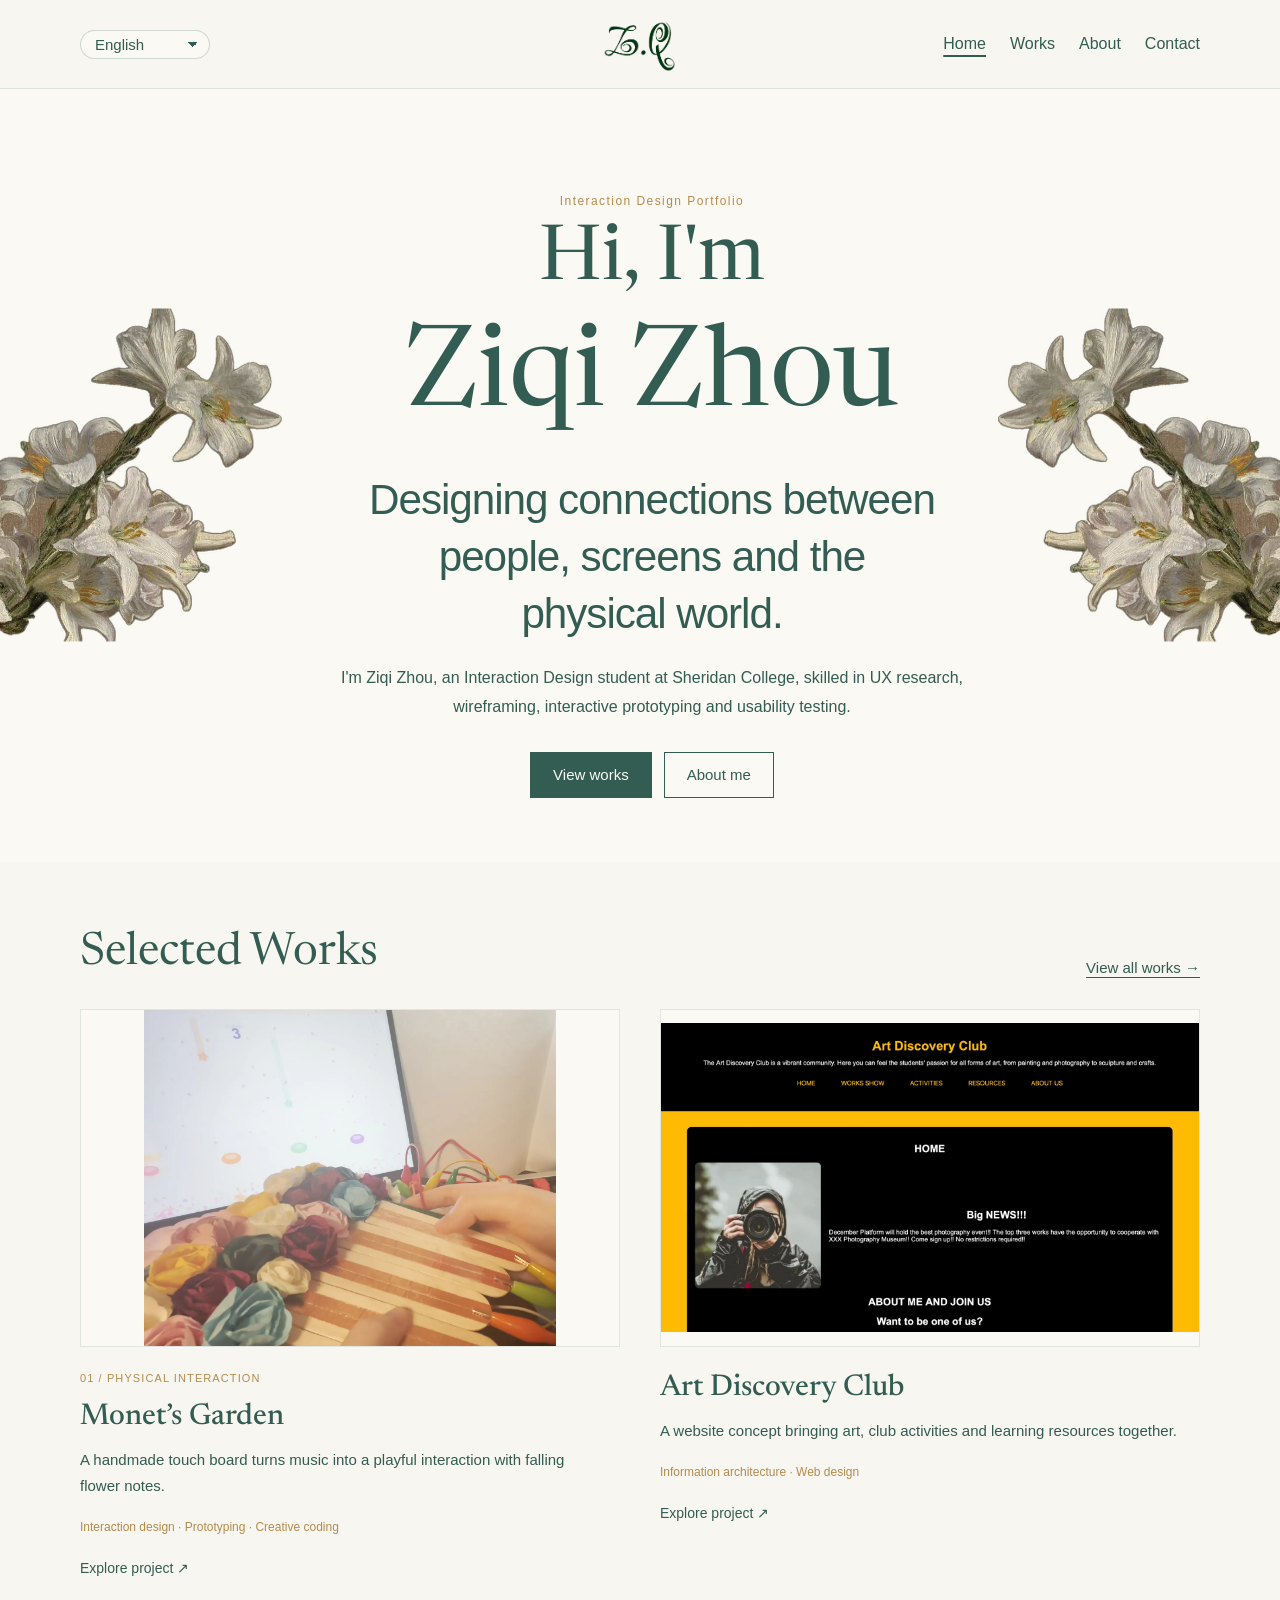
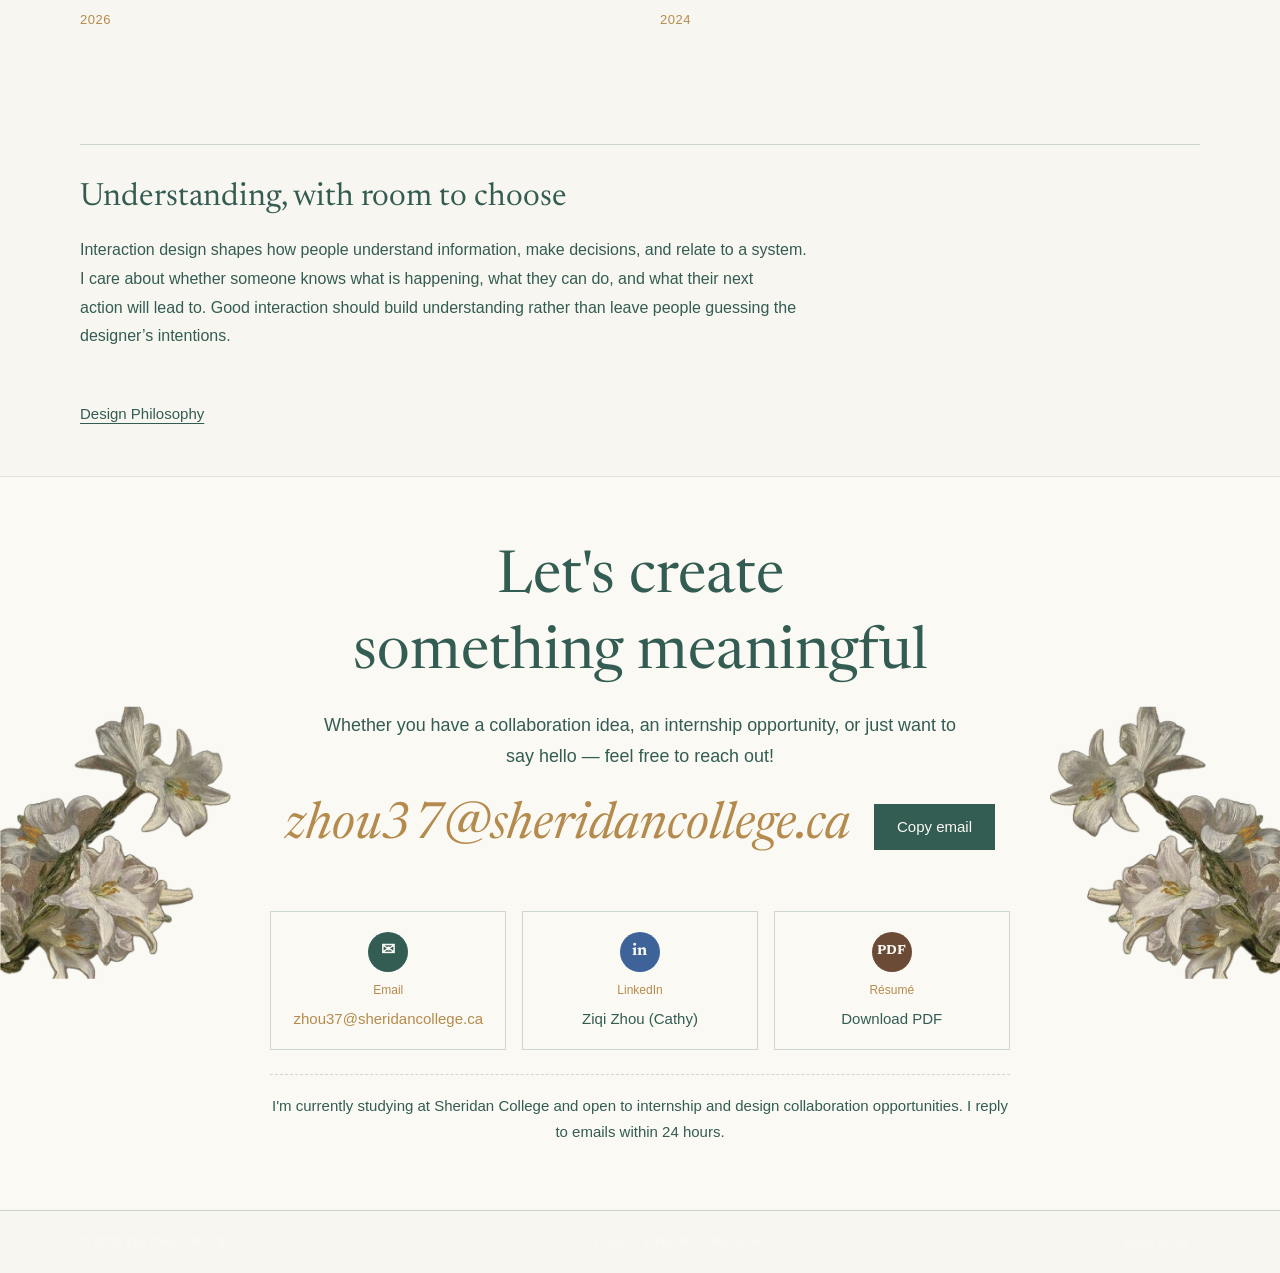
==== index.html @ 7dfda169 "Upload latest Ziqi Zhou interaction design portfolio" ====
<!DOCTYPE html><html lang="en"><head>
<meta charset="utf-8">
<meta name="viewport" content="width=device-width, initial-scale=1, viewport-fit=cover">
<title>Ziqi Zhou · Cathy · Portfolio</title>
<link rel="icon" href="favicon-zq-v4.ico" sizes="any">
<link rel="icon" type="image/png" sizes="32x32" href="favicon-zq-32-v4.png">
<link rel="apple-touch-icon" sizes="180x180" href="favicon-zq-180-v4.png">
<meta name="description" content="Ziqi Zhou (Cathy) · Interaction Design · Sheridan College">
<link rel="preconnect" href="https://fonts.googleapis.com">
<link rel="preconnect" href="https://fonts.gstatic.com" crossorigin="">
<link rel="stylesheet" href="https://fonts.googleapis.com/css2?family=IM+Fell+English:ital@0;1&amp;family=Newsreader:ital,opsz,wght@0,6..72,200..800;1,6..72,200..800&amp;family=Noto+Serif+SC:wght@400;600;700&amp;display=swap">
<link rel="stylesheet" href="css/style.css?v=20261019-course-metadata">
<link rel="stylesheet" href="css/refinement.css?v=20261019-course-metadata">
<link rel="stylesheet" href="css/reference-layout.css?v=20261019-course-metadata">
<link rel="stylesheet" href="css/professional.css?v=20261019-course-metadata">
</head>
<body>

<a class="skip" href="#main" data-i18n="skip">Skip to content</a>

<header class="nav">
  <div class="wrap nav__inner">
    <a class="nav__mark" href="#home" id="monogram" aria-label="Cathy — Home"><img class="brand-logo" src="images/cathy-zq-logo-v3.png" alt="Z.Q — Cathy"></a>
    <nav class="nav__links" aria-label="Main">
      <a href="#home" data-page="home" data-i18n="navHome">Home</a>
      <a href="#works" data-page="works" data-i18n="navWorks">Works</a>
      <a href="#about" data-page="about" data-i18n="navAbout">About</a>
      <a href="#contact" data-page="contact" data-i18n="navContact">Contact</a>
    </nav>
    <div class="nav__right">
    
    <label class="lang">
      <span class="sr" data-i18n="language">Language</span>
      <select id="langSelect">
        <option value="zh">Simplified Chinese</option>
        <option value="zht">Traditional Chinese</option>
        <option value="en">English</option>
        <option value="ja">Japanese</option>
        <option value="fr">French</option>
        <option value="ko">Korean</option>
      </select>
    </label>
    </div>
  </div>
</header>

<main id="main" tabindex="-1">
<div class="page" data-page="visual-course" hidden><div class="wrap" id="visualCourseContent"></div></div>

  <div class="page" data-page="home">
    <section class="hero">
      <div class="hero__decor" aria-hidden="true">
        <img class="deco deco--lilies-l" src="images/bg/lilies-paint.webp" alt="" width="520" height="615">
        <img class="deco deco--lilies-r" src="images/bg/lilies-paint.webp" alt="" width="520" height="615">
        
      </div>
      <div class="wrap hero__grid">
        <div class="hero__card paper-card"><div class="hero-copy">
          
          <p class="eyebrow" id="heroTag"></p>
          <h1 class="hero__name" id="heroName"><span class="hero-greeting">Hi, I'm</span><span class="hero-person-name">Ziqi Zhou</span></h1>
          <p class="hero__tagline" id="heroTagline"></p>
          <p class="hero__intro" id="heroBio"></p>
          <div class="hero__cta">
            <a class="btn btn--ink" href="#works" data-i18n="ctaWorks">View works</a>
            <a class="btn btn--line" href="#about" data-i18n="ctaAbout">About me</a>
          </div>
        </div><figure class="hero-photo"><div class="hero-photo-slot"><span class="hero-photo-label">Photo</span></div><figcaption class="hero-photo-caption">Ziqi Zhou · Cathy</figcaption></figure></div>

      </div>
    </section>
    <div class="lace-divider" aria-hidden="true"></div>

    <section class="section" aria-labelledby="homeWorksTitle">
      <div class="wrap">
        <div class="section__head">
          <div>
            
            <h2 class="section__title" id="homeWorksTitle" data-i18n="worksTitle">Selected Works</h2>
          </div>
          <a class="more-link" href="#works" data-i18n="viewAll">View all works →</a>
        </div>
        <div class="works" id="homeGrid"></div>
      </div>
    </section>
    <div class="lace-divider" aria-hidden="true"></div>

    <section class="section home-philosophy"><div class="wrap"><div class="paper-box js-home-philosophy"></div><a class="more-link" href="#philosophy" data-i18n="philosophyTitle">Design Philosophy</a></div></section>
    
    <section class="section" aria-labelledby="homeAboutTitle">
      <div class="wrap">
        <div class="section__head">
          <div>
            
            <h2 class="section__title js-about-heading" id="homeAboutTitle"></h2>
          </div>
          <a class="more-link" href="#about" data-i18n="aboutMore">About &amp; résumé →</a>
        </div>
        <div class="about">
          <div class="paper-box about__text">
            <div class="js-about-paras"></div>
            <ul class="chips js-about-chips"></ul>
          </div>
          
        </div>
      </div>
    </section>

    <section class="contact">
      <img class="contact__lilies contact__lilies--l" src="images/bg/lilies-paint.webp" alt="" aria-hidden="true" width="520" height="615">
      <img class="contact__lilies contact__lilies--r" src="images/bg/lilies-paint.webp" alt="" aria-hidden="true" width="520" height="615">
      
      <div class="wrap">
        <div class="letter">
          <span class="seal js-seal" aria-hidden="true">C</span>
          
          <h2 class="letter__title js-contact-heading"></h2>
          <p class="letter__sub js-contact-sub"></p>
          <div class="letter__row">
            <span class="letter__email js-email"></span>
            <button class="btn btn--ink js-copy" type="button" data-i18n="copy">Copy email</button>
          </div>
          <p class="toast js-toast" role="status" aria-live="polite"></p>
          <ul class="contact-cards js-contact-cards"></ul>
          <p class="letter__note js-contact-note"></p>
        </div>
      </div>
    </section>
  </div>

  <div class="page" data-page="works" hidden="">
    <header class="page-head"><img class="ornament-flower ornament-flower--left" src="images/bg/lilies-paint.webp" alt="" aria-hidden="true"><img class="ornament-flower ornament-flower--right" src="images/bg/lilies-paint.webp" alt="" aria-hidden="true">

      <div class="wrap"><div class="page-head__card">
        
        <h1 class="section__title" data-i18n="worksTitle" tabindex="-1">Selected Works</h1>
        <p class="page-head__lead" data-i18n="worksLead">Each project documents the journey from problem to outcome. Select a card to read the full case study.</p>
      </div></div>
    </header>
    <section class="section section--tight" aria-label="Works">
      <div class="wrap">
        
        <div class="filters" id="filters" role="tablist"></div>
        <div class="works" id="worksGrid"></div>
      </div>
    </section>
  </div>

  <div class="page" data-page="about" hidden="">
    <header class="page-head about-intro-head"><img class="ornament-flower ornament-flower--left" src="images/bg/lilies-paint.webp" alt="" aria-hidden="true"><img class="ornament-flower ornament-flower--right" src="images/bg/lilies-paint.webp" alt="" aria-hidden="true">
      <div class="wrap"><div class="page-head__card about-intro-layout">
        <div class="about-intro-copy">
          <h1 class="section__title js-about-heading" tabindex="-1"></h1>
          <div class="js-about-paras"></div>
          <ul class="chips js-about-chips"></ul>
          <nav class="page-head__jump" aria-label="On this page">
            <a href="#philosophy" data-i18n="philosophyTitle">Design Philosophy</a>
            <a href="#resume" data-i18n="resumeTitle">Education &amp; Experience</a>
          </nav>
        </div>
        <div class="about-photo-gallery" role="region" aria-label="Personal photos" aria-roledescription="carousel" tabindex="0">
          <div class="portrait-card-stack" id="portraitCardStack"><figure class="portrait-card" data-photo="0" data-slot="0"><img src="images/portraits/portrait-1.jpg" alt="Personal photo 1 of 3"></figure><figure class="portrait-card" data-photo="1" data-slot="1" aria-hidden="true"><img src="images/portraits/portrait-2.jpg" alt="Personal photo 2 of 3"></figure><figure class="portrait-card" data-photo="2" data-slot="2" aria-hidden="true"><img src="images/portraits/portrait-3.jpg" alt="Personal photo 3 of 3"></figure></div>
          <div class="about-photo-controls"><button type="button" id="aboutPhotoPrev" aria-label="Previous photo" aria-controls="portraitCardStack">&lt;</button><span id="aboutPhotoCount" role="status" aria-live="polite">1 / 3</span><button type="button" id="aboutPhotoNext" aria-label="Next photo" aria-controls="portraitCardStack">&gt;</button></div>
        </div>
      </div></div>
    </header>
    <div class="ivy-divider" aria-hidden="true"></div>

    <section class="section" id="philosophy" aria-labelledby="philosophyTitle">
      <div class="wrap">
        <div class="philosophy">
          <div class="philosophy__head">
            
            <h2 class="section__title section__title--gap" id="philosophyTitle" data-i18n="philosophyTitle">Design Philosophy</h2>
          </div>
          <div class="paper-box philosophy__body">
            <p class="philosophy__lead js-phil-lead"></p>
            <ol class="principles js-principles"></ol>
          </div>
        </div>
      </div>
    </section>

    <div class="ivy-divider" aria-hidden="true"></div>

    <section class="section" id="resume" aria-labelledby="aboutResumeTitle">
      <div class="wrap">
        <div class="section__head">
          <div>
            
            <h2 class="section__title" id="aboutResumeTitle" data-i18n="resumeTitle">Education &amp; Experience</h2>
          </div>
          <a class="btn btn--ink resume-link" href="#" target="_blank" rel="noopener" data-i18n="resumeDownload">Résumé PDF</a>
        </div>
        <div class="resume">
          <div class="ledger">
            <h3 class="subhead" data-i18n="education">Education</h3>
            <ol class="timeline js-edu"></ol>
            <h3 class="subhead subhead--gap" data-i18n="experience">Experience &amp; Leadership</h3>
            <ol class="timeline js-exp"></ol>
          </div>
        </div>
      </div>
    </section>
  </div>

  <div class="page" data-page="contact" hidden="">
    <section class="contact">
      <img class="contact__lilies contact__lilies--l" src="images/bg/lilies-paint.webp" alt="" aria-hidden="true" width="520" height="615">
      <img class="contact__lilies contact__lilies--r" src="images/bg/lilies-paint.webp" alt="" aria-hidden="true" width="520" height="615">
      
      <div class="wrap">
        <div class="letter">
          <span class="seal js-seal" aria-hidden="true">C</span>
          
          <h1 class="letter__title js-contact-heading" tabindex="-1"></h1>
          <p class="letter__sub js-contact-sub"></p>
          <div class="letter__row">
            <span class="letter__email js-email"></span>
            <button class="btn btn--ink js-copy" type="button" data-i18n="copy">Copy email</button>
          </div>
          <p class="toast js-toast" role="status" aria-live="polite"></p>
          <ul class="contact-cards js-contact-cards"></ul>
          <p class="letter__note js-contact-note"></p>
        </div>
      </div>
    </section>
  </div>

  <article class="page case" data-page="case" id="case" hidden="">
    <div class="wrap">
      <a class="case__back" href="#works" data-i18n="allWorks">← All works</a>

      <header class="case__head">
        <p class="type case__eyebrow" id="caseEyebrow"></p>
        <h1 class="case__title" id="caseTitle" tabindex="-1"></h1>
        <p class="case__en" id="caseSub"></p>
        <p class="case__summary" id="caseSummary"></p>
        <ul class="case__tags" id="caseTags"></ul>
        <div class="case__actions" id="caseActions"></div>
      </header>

      <figure class="case__hero" id="caseHero"></figure>

      <dl class="glance" id="caseGlance"></dl>

      <div class="case__body">
        <nav class="case__toc" aria-label="On this page"><p data-i18n="onThisPage">On this page</p><ol id="caseToc"></ol></nav>
        <div class="case__content" id="caseContent"></div>
      </div>

      <nav class="case__pager" id="casePager" aria-label="More work"></nav>
    </div>
  </article>
<article class="page course-page" data-page="course" hidden=""><div class="wrap" id="courseContent"></div></article>
</main>

<footer class="footer">
  <div class="wrap footer__inner">
    <span id="footName">© Ziqi Zhou</span>
    <span id="footLinks" class="footer__links"></span>
    <button type="button" class="footer__top" id="toTop" data-i18n="backTop">Back to top ↑</button>
  </div>
</footer>

<div class="lightbox" id="lightbox" hidden="">
  <button class="lightbox__btn lightbox__close" type="button" id="lbClose" aria-label="Close">×</button>
  <button class="lightbox__btn lightbox__prev" type="button" id="lbPrev" aria-label="Previous">‹</button>
  <img id="lbImg" alt="">
  <button class="lightbox__btn lightbox__next" type="button" id="lbNext" aria-label="Next">›</button>
  <p class="lightbox__count type" id="lbCount"></p>
</div>

<div class="pdf-full" id="pdfFull" hidden="">
  <div class="pdf-full__bar">
    <span class="type" id="pdfFullLabel"></span>
    <button class="lightbox__btn" type="button" id="pdfFullClose" aria-label="Close">×</button>
  </div>
  <iframe id="pdfFullFrame" title="PDF"></iframe>
</div>

<script src="js/data.js?v=20261019-course-metadata"></script>
<script src="js/vdc-data.js?v=20261019-course-metadata"></script>
<script src="js/flora.js?v=20261019-course-metadata"></script>
<script src="js/diagrams.js?v=20261019-course-metadata"></script>
<script src="js/art-data.js?v=20261019-course-metadata"></script>
<script src="js/main.js?v=20261019-course-metadata"></script>

<script src="js/portrait-gallery.js?v=2"></script>
</body></html>
---- css/style.css ----
:root {
  color-scheme: light;
  --cream: #F5EEE1;       
  --paper: #FBF7EE;       
  --paper-2: #EFE4CF;     
  --kraft: #D6BC93;       
  --ink: #3A2C24;         
  --ink-soft: #6E5B4E;    
  --rose: #A84F5C;        
  --wine: #8E2B3C;        
  --sage: #7E9474;        
  --sage-deep: #4F6B45;
  --blue: #3E6399;        
  --gold: #C99A3E;
  --line: rgba(58, 44, 36, .22);
  --line-soft: rgba(58, 44, 36, .12);
  --shadow: 0 1px 2px rgba(70, 45, 20, .12), 0 6px 18px -8px rgba(70, 45, 20, .35);

  --f-display: "IM Fell English", "EB Garamond", Georgia, serif;
  --f-cn: "Noto Serif SC", "Songti SC", "STSong", serif;
  
  --f-body: "Newsreader", "Noto Serif SC", "Songti SC", Georgia, serif;
  --w-body: 400;          
  --w-cn-head: 800;       
  --f-type: "Special Elite", "Courier New", monospace;
  --f-script: "Mrs Saint Delafield", "Homemade Apple", cursive;

  --grain: url("data:image/svg+xml;utf8,<svg xmlns='http://www.w3.org/2000/svg' width='240' height='240'><filter id='n'><feTurbulence type='fractalNoise' baseFrequency='.85' numOctaves='3' stitchTiles='stitch'/><feColorMatrix values='0 0 0 0 .42  0 0 0 0 .30  0 0 0 0 .16  0 0 0 .10 0'/></filter><rect width='100%' height='100%' filter='url(%23n)'/></svg>");

  --gutter: clamp(16px, 4vw, 56px);
  
  --bg-page: url("../images/bg/damask.webp");       
  --bg-hero: url("../images/bg/damask.webp");       
  --bg-plaid: url("../images/bg/tartan.webp");      
  --bg-check: url("../images/bg/plaid.webp");       
  --bg-lilies: none;  
  --bg-knit: none;  
  --bg-linen: url("../images/bg/linen.webp");      
  --lace-trim: none;  
  --lace-white: url("../images/bg/lace-white.webp");
  --lace-denim: none;  
  --veil: rgba(245, 238, 225, .62);                 
  --lace-band: none;  
}

*, *::before, *::after { box-sizing: border-box; }
h1, h2, h3 { text-wrap: balance; }
p, li, figcaption, blockquote { text-wrap: pretty; }
.section__title, .case__title, .letter__title { font-weight: var(--w-cn-head); }
html { scroll-behavior: smooth; scroll-padding-top: 80px; }
body {
  margin: 0;
  background: linear-gradient(var(--veil), var(--veil)), var(--bg-page) 0 0 / 520px, var(--cream);
  color: var(--ink);
  font-family: var(--f-body);
  font-size: clamp(17px, 0.3vw + 16px, 19px);
  font-weight: var(--w-body);
  font-optical-sizing: auto;
  line-height: 1.7;
  text-rendering: optimizeLegibility;
  -webkit-font-smoothing: antialiased;
}
img { max-width: 100%; display: block; }
a { color: inherit; }
button { font: inherit; color: inherit; }
:focus-visible { outline: 2px solid var(--wine); outline-offset: 3px; }
.type { font-family: var(--f-type); font-variant-numeric: tabular-nums; }
.wrap { max-width: 1440px; margin-inline: auto; padding-inline: var(--gutter); }

.skip { position: absolute; left: -9999px; }
.skip:focus { left: 16px; top: 16px; z-index: 100; background: var(--ink); color: var(--paper); padding: 8px 12px; }

.tape {
  position: absolute; width: 110px; height: 26px; z-index: 2;
  background: repeating-linear-gradient(90deg, rgba(255,255,255,.35) 0 4px, transparent 4px 10px), rgba(201, 112, 122, .5);
  clip-path: polygon(3% 0, 97% 4%, 100% 50%, 96% 100%, 2% 96%, 0 50%);
}
.tape--tl { top: -12px; left: 24px; transform: rotate(-4deg); }
.tape--top { top: -13px; left: 50%; transform: translateX(-50%) rotate(2deg); background-color: rgba(126, 148, 116, .55); }

.ticker {
  overflow: hidden; white-space: nowrap;
  background: var(--sage-deep); color: var(--paper);
  font-family: var(--f-type); font-size: 13px; letter-spacing: .06em;
  padding-block: 6px;
}
.ticker__track { display: inline-flex; gap: 40px; padding-left: 40px; animation: tick 70s linear infinite; }
.ticker__track span::before { content: "❀"; margin-right: 12px; color: #F2C6B8; }
@keyframes tick { to { transform: translateX(-50%); } }

.nav {
  position: sticky; top: env(safe-area-inset-top, 0px); z-index: 20;
  background: var(--grain), rgba(245, 238, 225, .94);
  backdrop-filter: blur(8px);
  border-bottom: 3px double var(--line);
}
.nav__inner { display: flex; align-items: center; gap: 24px; height: 62px; }
.nav__mark { white-space: nowrap; font-family: var(--f-display); font-style: italic; font-size: 28px; text-decoration: none; color: var(--wine); }
.nav__links { display: flex; gap: 28px; margin-left: auto; }
.nav__links a { text-decoration: none; font-family: var(--f-cn); font-size: 15px; letter-spacing: .14em; color: var(--ink-soft); transition: color .2s; }
.nav__links a:hover { color: var(--wine); }
.nav__links a[aria-current="page"] { color: var(--wine); text-decoration: underline; text-decoration-thickness: 1.5px; text-underline-offset: 6px; }
.nav__clock { font-family: var(--f-type); font-size: 13px; color: var(--ink-soft); }

.btn {
  display: inline-flex; align-items: center; justify-content: center; gap: 8px;
  min-height: 46px; padding: 0 22px;
  font-family: var(--f-cn); font-size: 15px; letter-spacing: .14em; text-decoration: none;
  border: 1px solid var(--ink); cursor: pointer; transition: background .2s, color .2s;
}
.btn--ink { background: var(--ink); color: var(--paper); }
.btn--ink:hover { background: var(--wine); border-color: var(--wine); }
.btn--line { background: transparent; color: var(--ink); }
.btn--line:hover { background: rgba(201, 112, 122, .16); }

.hero { position: relative; overflow: hidden; border-bottom: 1px solid var(--line); background: var(--paper-2); }
.hero__scene { position: absolute; inset: 0; width: 100%; height: 100%; }
.hero__grid {
  position: relative; z-index: 1;
  display: grid; grid-template-columns: minmax(0, 7fr) minmax(0, 4fr);
  gap: clamp(28px, 5vw, 72px); align-items: center;
  padding-block: clamp(56px, 8vw, 120px);
}
.paper-card {
  position: relative;
  background: var(--grain), var(--paper);
  box-shadow: var(--shadow);
  padding: clamp(28px, 4vw, 56px);
  clip-path: polygon(0 1%, 4% 0, 12% .8%, 22% 0, 35% .6%, 48% 0, 60% .9%, 72% 0, 85% .7%, 100% 0, 99.4% 20%, 100% 45%, 99.3% 70%, 100% 100%, 88% 99.2%, 74% 100%, 60% 99.3%, 45% 100%, 30% 99.1%, 15% 100%, 0 99.4%, .6% 70%, 0 40%, .5% 15%);
}
.hero__card { max-width: 760px; }
.hero__card .tape--tl { top: 10px; }
.eyebrow { margin: 0 0 8px; font-family: var(--f-type); font-size: 14px; letter-spacing: .12em; color: var(--sage-deep); }
.hero__name {
  margin: 0; font-family: var(--f-display); font-weight: 400;
  font-size: clamp(56px, 9vw, 150px); line-height: .92; letter-spacing: -.02em;
  display: flex; flex-direction: column;
}
.hero__name span:last-child { font-style: italic; color: var(--wine); padding-left: .5em; }
.hero__script {
  margin: -.35em 0 0; text-align: right;
  font-family: var(--f-script); font-size: clamp(48px, 6vw, 92px); line-height: 1; color: var(--rose);
  transform: rotate(-6deg);
}
.hero__tagline { margin: 14px 0 0; font-family: var(--f-display); font-style: italic; font-size: clamp(22px, 2.2vw, 30px); color: var(--wine); }
.hero__intro { max-width: 32em; margin: 16px 0 28px; font-size: clamp(17px, 1.4vw, 20px); }
.hero__cta { display: flex; flex-wrap: wrap; gap: 12px; }

.index-card {
  position: relative;
  background: var(--paper);                 
  box-shadow: var(--shadow);
  padding: 24px 26px 22px;
}
.index-card__head {
  display: flex; justify-content: space-between; align-items: baseline;
  padding-bottom: 8px; margin-bottom: 4px;
  font-family: var(--f-cn); font-weight: 900; font-size: 20px; letter-spacing: .3em; color: var(--wine);
}
.index-card__head .type { font-size: 12px; font-weight: 400; letter-spacing: .16em; color: var(--ink-soft); }
.index-card__list { list-style: none; margin: 0; padding: 0; }
.index-card__list a {
  display: grid; grid-template-columns: 34px 1fr auto 28px; align-items: baseline; gap: 10px;
  padding-block: 9px; text-decoration: none; transition: color .2s, transform .2s;
}
.index-card__list a:hover { color: var(--wine); transform: translateX(4px); }
.index-card__list b { font-family: var(--f-display); font-weight: 400; color: var(--wine); font-size: 18px; }
.index-card__list span { font-family: var(--f-cn); font-weight: 700; font-size: 19px; letter-spacing: .14em; }
.index-card__list em { font-family: var(--f-display); font-size: 19px; color: var(--ink-soft); }
.index-card__list i { font-style: normal; text-align: right; font-family: var(--f-type); font-size: 14px; color: var(--blue); }
.index-card__facts { display: grid; grid-template-columns: repeat(3, 1fr); gap: 10px; margin: 16px 0 0; padding-top: 12px; border-top: 1px dashed var(--line); }
.index-card__facts div { display: flex; flex-direction: column; }
.index-card__facts dt { font-family: var(--f-type); font-size: 12px; color: var(--ink-soft); }
.index-card__facts dd { margin: 0; font-family: "Homemade Apple", var(--f-script); font-size: 17px; line-height: 1.6; color: var(--blue); }

.garland { display: block; width: 100%; height: 96px; }

.section { padding-block: clamp(40px, 6vw, 88px); }
.section__head {
  display: flex; flex-wrap: wrap; justify-content: space-between; align-items: flex-end; gap: 24px;
  margin-bottom: clamp(24px, 3.5vw, 44px);
}
.section__script {
  margin: 0 0 -.3em; font-family: var(--f-script); font-size: clamp(40px, 4.4vw, 64px);
  line-height: 1; color: var(--rose); transform: rotate(-4deg); transform-origin: left bottom;
}
.section__title {
  margin: 0; font-family: var(--f-cn); font-weight: 900;
  font-size: clamp(36px, 4.8vw, 60px); line-height: 1.15; letter-spacing: .08em; text-wrap: balance;
}

.filters { display: flex; flex-wrap: wrap; gap: 8px; }
.filter {
  background: var(--paper); border: 1px solid var(--line); color: var(--ink-soft);
  padding: 7px 16px; font-family: var(--f-cn); font-size: 14px; letter-spacing: .12em; cursor: pointer;
  border-radius: 999px; transition: all .2s;
}
.filter:hover:not(:disabled) { color: var(--wine); border-color: var(--rose); }
.filter:disabled { opacity: .45; cursor: default; }
.filter[aria-selected="true"] { background: var(--wine); color: var(--paper); border-color: var(--wine); }
.filter sup { font-family: var(--f-type); font-size: 10px; margin-left: 3px; }

.works {
  display: grid;
  grid-template-columns: repeat(12, minmax(0, 1fr));
  grid-auto-rows: auto;
  align-items: stretch;
  gap: clamp(12px, 1.4vw, 20px);
}
.tile {
  position: relative; display: flex; flex-direction: column; min-width: 0;
  background: var(--paper); border: 1px solid var(--line);
  box-shadow: var(--shadow);
  cursor: pointer; text-align: left; padding: 8px; overflow: hidden;
  transition: transform .3s, box-shadow .3s;
  animation: rise .5s both;
}
@keyframes rise { from { transform: translateY(10px); opacity: .4; } to { transform: none; opacity: 1; } }
.tile:hover { transform: translateY(-3px) rotate(-.3deg); box-shadow: 0 2px 4px rgba(70,45,20,.12), 0 16px 30px -12px rgba(70,45,20,.45); }
.tile__media { position: relative; flex: 1; min-height: clamp(240px, 24vw, 360px); overflow: hidden; background: var(--paper-2); }
.tile__media canvas, .tile__media img {
  position: absolute; inset: 0; width: 100%; height: 100%; object-fit: cover;
  transition: transform .8s cubic-bezier(.2,.7,.2,1);
}
.tile:hover .tile__media canvas, .tile:hover .tile__media img { transform: scale(1.04); }
.tile__no {
  position: absolute; top: 12px; left: 12px; z-index: 1;
  font-family: var(--f-type); font-size: 12px;
  background: var(--kraft); color: var(--ink); padding: 3px 10px 3px 16px;
  clip-path: polygon(10px 0, 100% 0, 100% 100%, 10px 100%, 0 50%);
  box-shadow: var(--shadow);
}

.tile__cap {
  display: grid; grid-template-columns: minmax(0, 1fr) auto; gap: 0 16px; align-items: baseline;
  padding: 12px 8px 4px;
}
.tile__title { margin: 0; font-family: var(--f-cn); font-weight: 700; font-size: clamp(18px, 1.4vw, 21px); line-height: 1.35; letter-spacing: .08em; white-space: nowrap; overflow: hidden; text-overflow: ellipsis; }
.tile__year { font-family: var(--f-type); font-size: 12px; white-space: nowrap; color: var(--ink-soft); }
.tile__intro { grid-column: 1 / -1; margin: 10px 0 0; font-size: 16px; line-height: 1.6; color: var(--ink); max-width: 60ch; text-wrap: pretty; }
.tile__meta { grid-column: 1 / -1; font-family: var(--f-display); font-style: italic; font-size: 15px; color: var(--ink-soft); white-space: nowrap; overflow: hidden; text-overflow: ellipsis; }
.tile__meta b { font-family: var(--f-cn); font-style: normal; font-weight: 500; font-size: 12px; color: var(--paper); background: var(--sage-deep); padding: 1px 8px; margin-right: 8px; letter-spacing: .1em; }

.services { list-style: none; margin: 0; padding: 0; display: grid; grid-template-columns: repeat(4, minmax(0, 1fr)); gap: clamp(14px, 2vw, 28px); }
.services li { display: flex; }
.stamp {
  flex: 1; position: relative; padding: 6px; background: var(--paper);
  -webkit-mask: linear-gradient(#000 0 0) content-box, radial-gradient(circle, transparent 3.6px, #000 4.2px) -6px -6px / 12px 12px round;
          mask: linear-gradient(#000 0 0) content-box, radial-gradient(circle, transparent 3.6px, #000 4.2px) -6px -6px / 12px 12px round;
  filter: drop-shadow(0 3px 6px rgba(70,45,20,.25));
  transition: transform .3s;
}
.stamp__in { display: flex; flex-direction: column; height: 100%; padding: 10px 10px 14px; background: var(--grain), var(--paper); }
a.stamp { color: inherit; text-decoration: none; }
.stamp:hover { transform: translateY(-4px); }
.stamp__art { position: relative; aspect-ratio: 4 / 3; max-width: 100%; border: 1px solid var(--line); background: var(--paper-2); }
.stamp__art canvas { position: absolute; inset: 0; width: 100%; height: 100%; }
.stamp__en { margin-top: 12px; font-family: var(--f-display); font-style: italic; font-size: 24px; line-height: 1.1; color: var(--wine); }
.stamp__cn { font-family: var(--f-cn); font-weight: 700; font-size: 17px; letter-spacing: .12em; }
.stamp p { margin: 6px 0 0; font-size: 15px; line-height: 1.55; color: var(--ink-soft); }
.stamp__val { position: absolute; top: 20px; right: 20px; font-family: var(--f-display); font-size: 20px; color: var(--paper); text-shadow: 0 1px 2px rgba(0,0,0,.4); }

.about { display: grid; grid-template-columns: minmax(0, 7fr) minmax(0, 5fr); gap: clamp(28px, 5vw, 72px); align-items: start; }
.ledger {
  background:
    linear-gradient(90deg, transparent 52px, rgba(201, 80, 80, .4) 52px 53px, transparent 53px),
    var(--grain), var(--paper);
  box-shadow: var(--shadow);
  padding: clamp(24px, 3vw, 40px) clamp(20px, 3vw, 40px) clamp(24px, 3vw, 40px) 76px;
}
.timeline { list-style: none; padding: 0; margin: 24px 0 0; }
.timeline li {
  display: grid; grid-template-columns: 150px minmax(0, 1fr); gap: 16px;
  padding-block: 14px; border-bottom: 1px solid rgba(79, 118, 174, .3);
}
.timeline .years { font-family: var(--f-type); font-size: 14px; color: var(--blue); padding-top: 3px; }
.timeline .place { font-family: var(--f-cn); font-size: 18px; font-weight: 700; }
.timeline .role { font-size: 16px; color: var(--ink-soft); font-style: italic; }
.subhead { margin: 0 0 10px; font-family: var(--f-type); font-size: 14px; letter-spacing: .12em; color: var(--ink-soft); font-weight: 400; }
.subhead--gap { margin-top: 36px; }
.timeline .detail { margin: 4px 0 0; font-size: 15px; line-height: 1.6; color: var(--ink-soft); }

.paper-box { position: relative; background: var(--grain), var(--paper); box-shadow: var(--shadow); padding: clamp(24px, 3vw, 40px); }

.chips { list-style: none; margin: 0; padding: 0; display: flex; flex-wrap: wrap; gap: 6px; }
.chips li { font-family: var(--f-type); font-size: 13px; padding: 4px 12px; background: var(--paper-2); border: 1px solid var(--line); }

.about { display: grid; grid-template-columns: minmax(0, 8fr) minmax(0, 4fr); gap: clamp(24px, 4vw, 56px); align-items: start; }
.about__text .section__title { margin-bottom: 18px; }
.about__text .section__title em { font-style: normal; color: var(--wine); }
.about__p { margin: 0 0 14px; max-width: 40em; }
.about__text .chips { margin-top: 22px; }
.photo-frame { position: relative; margin: 0; background: var(--paper); box-shadow: var(--shadow); padding: 14px 14px 0; display: flex; flex-direction: column; }
.photo-frame__img { position: relative; aspect-ratio: 4 / 5; max-width: 100%; background: var(--paper-2); overflow: hidden; }
.photo-frame__img img, .photo-frame__img canvas { position: absolute; inset: 0; width: 100%; height: 100%; object-fit: cover; }
.photo-frame__hint { position: absolute; left: 0; right: 0; bottom: 14px; text-align: center; font-family: var(--f-type); font-size: 13px; color: var(--ink-soft); }
.photo-frame figcaption { padding: 12px 4px 14px; text-align: center; font-family: "Homemade Apple", var(--f-script); font-size: 16px; color: var(--blue); }
.sub-title { margin: clamp(40px, 5vw, 64px) 0 20px; font-family: var(--f-cn); font-weight: 700; font-size: clamp(22px, 2.2vw, 28px); letter-spacing: .1em; }

.resume { display: grid; grid-template-columns: minmax(0, 7fr) minmax(0, 5fr); gap: clamp(24px, 4vw, 56px); align-items: start; }
.skill-group + .skill-group { margin-top: 22px; }
.skill-group .type { margin: 0 0 8px; font-size: 13px; color: var(--sage-deep); }

.contact { position: relative; overflow: hidden; padding-block: clamp(64px, 9vw, 128px); border-top: 1px solid var(--line); }
.contact__scene { position: absolute; inset: 0; width: 100%; height: 100%; }
.contact .wrap { position: relative; z-index: 1; }
.letter {
  position: relative; max-width: 820px; margin-inline: auto;
  background: var(--grain), var(--paper);
  box-shadow: var(--shadow);
  padding: clamp(32px, 5vw, 64px);
}
.seal {
  position: absolute; top: -26px; right: clamp(20px, 5vw, 56px);
  width: 64px; height: 64px; display: grid; place-items: center;
  border-radius: 48% 52% 50% 50% / 52% 48% 52% 48%;
  background: radial-gradient(circle at 35% 30%, #B5495A, #6E1F2D 70%);
  box-shadow: 0 3px 8px rgba(60,20,10,.35), inset 0 0 0 6px rgba(0,0,0,.08), inset 0 0 0 8px rgba(255,255,255,.08);
  font-family: var(--f-display); font-style: italic; font-size: 30px; color: #5A1422;
  text-shadow: 0 1px 0 rgba(255,255,255,.25);
}
.letter__title { text-wrap: balance; margin: 0 0 28px; font-family: var(--f-cn); font-weight: 900; font-size: clamp(34px, 5.4vw, 72px); line-height: 1.2; letter-spacing: .06em; }
.letter__sub { margin: -12px 0 24px; max-width: 36em; font-size: clamp(17px, 1.4vw, 19px); color: var(--ink-soft); }
.letter__note { margin: 24px 0 0; padding-top: 18px; border-top: 1px dashed var(--line); font-size: 15px; color: var(--ink-soft); }
.contact-cards { list-style: none; margin: 20px 0 0; padding: 0; display: grid; grid-template-columns: repeat(auto-fit, minmax(180px, 1fr)); gap: 12px; }
.contact-card { display: grid; grid-template-columns: 40px 1fr; grid-template-rows: auto auto; gap: 0 12px; align-items: center; padding: 14px 16px; background: var(--paper-2); border: 1px solid var(--line); color: inherit; text-decoration: none; height: 100%; transition: background .2s, transform .2s; }
a.contact-card:hover { background: var(--paper); transform: translateY(-2px); }
.contact-card__icon { grid-row: 1 / 3; width: 40px; height: 40px; display: grid; place-items: center; border-radius: 50%; background: var(--wine); color: var(--paper); font-family: var(--f-display); font-weight: 700; font-size: 17px; }
.contact-card__icon--linkedin { background: var(--blue); }
.contact-card__icon--behance { background: var(--sage-deep); }
.contact-card__label { font-size: 12px; color: var(--ink-soft); }
.contact-card__value { font-size: 15px; overflow-wrap: anywhere; line-height: 1.35; }
.letter__title em { font-style: normal; color: var(--wine); }
.letter__row { display: flex; flex-wrap: wrap; align-items: center; gap: 16px 24px; }
.letter__email { font-family: var(--f-display); font-style: italic; font-size: clamp(28px, 4vw, 52px); color: var(--wine); user-select: all; overflow-wrap: anywhere; line-height: 1.2; }
.toast { margin: 12px 0 0; min-height: 1.5em; font-family: var(--f-type); font-size: 14px; color: var(--sage-deep); }

.footer { background: var(--sage-deep); color: var(--paper); }
.footer__inner { display: flex; flex-wrap: wrap; justify-content: space-between; gap: 12px; padding-block: 20px; font-family: var(--f-type); font-size: 13px; }
.footer a { text-decoration: none; }
.footer__links { display: flex; flex-wrap: wrap; gap: 18px; }
.footer a:hover { color: #F2C6B8; }

.sr { position: absolute; width: 1px; height: 1px; overflow: hidden; clip: rect(0 0 0 0); white-space: nowrap; }
.lang { position: relative; display: inline-flex; }
.lang select {
  appearance: none; -webkit-appearance: none;
  border: 1px solid var(--line); border-radius: 999px; background: var(--paper);
  padding: 5px 30px 5px 14px; font-family: var(--f-type); font-size: 13px; color: var(--ink); cursor: pointer;
  background-image: linear-gradient(45deg, transparent 50%, var(--ink-soft) 50%), linear-gradient(135deg, var(--ink-soft) 50%, transparent 50%);
  background-position: calc(100% - 16px) 52%, calc(100% - 11px) 52%; background-size: 5px 5px; background-repeat: no-repeat;
}
.lang select:hover { border-color: var(--rose); }

a.tile { color: inherit; text-decoration: none; }
.tile__read { grid-column: 1 / -1; margin-top: 6px; font-family: var(--f-type); font-size: 13px; color: var(--wine); opacity: 1; transition: opacity .2s, letter-spacing .2s; }
.tile:hover .tile__read, .tile:focus-visible .tile__read { opacity: 1; letter-spacing: .04em; }

.case { padding-block: clamp(28px, 4vw, 56px) clamp(56px, 8vw, 112px); }
.case__back { display: inline-block; font-family: var(--f-type); font-size: 14px; text-decoration: none; color: var(--ink-soft); margin-bottom: 28px; }
.case__back:hover { color: var(--wine); }
.case__head { max-width: 860px; }
.case__eyebrow { margin: 0 0 10px; font-size: 14px; color: var(--sage-deep); }
.case__title { margin: 0; font-family: var(--f-cn); font-weight: 900; font-size: clamp(40px, 6vw, 84px); line-height: 1.1; letter-spacing: .06em; text-wrap: balance; }
.case__en { margin: 4px 0 0; font-family: var(--f-display); font-style: italic; font-size: clamp(24px, 2.6vw, 34px); color: var(--wine); }
.case__en:empty { display: none; }
.case__summary { margin: 18px 0 16px; font-size: clamp(18px, 1.5vw, 21px); max-width: 38em; }
.case__tags { list-style: none; margin: 0 0 20px; padding: 0; display: flex; flex-wrap: wrap; gap: 6px; }
.case__tags li { font-family: var(--f-type); font-size: 12px; padding: 3px 10px; background: var(--paper); border: 1px solid var(--line); }
.case__actions { display: flex; flex-wrap: wrap; gap: 10px; }
.case__hero {
  position: relative; margin: clamp(28px, 4vw, 48px) 0 0; aspect-ratio: 16 / 7; max-width: 100%;
  background: var(--paper-2); border: 8px solid var(--paper); box-shadow: var(--shadow);
}
.case__hero canvas, .case__hero img { position: absolute; inset: 0; width: 100%; height: 100%; object-fit: cover; }

.glance {
  display: grid; grid-template-columns: repeat(auto-fit, minmax(180px, 1fr)); gap: 0;
  margin: clamp(24px, 3vw, 40px) 0 0;
  background: var(--grain), var(--paper); box-shadow: var(--shadow); border-top: 3px solid var(--wine);
}
.glance div { padding: 18px 20px; border-right: 1px dashed var(--line); border-bottom: 1px dashed var(--line); }
.glance dt { font-family: var(--f-type); font-size: 12px; letter-spacing: .08em; color: var(--ink-soft); margin-bottom: 4px; }
.glance dd { margin: 0; font-size: 16px; line-height: 1.55; }

.case__body { display: grid; grid-template-columns: 200px minmax(0, 1fr); gap: clamp(28px, 5vw, 72px); margin-top: clamp(40px, 5vw, 72px); }
.case__toc { position: sticky; top: calc(80px + env(safe-area-inset-top, 0px)); align-self: start; }
.case__toc p { margin: 0 0 10px; font-size: 12px; color: var(--ink-soft); }
.case__toc ol { list-style: none; margin: 0; padding: 0; border-left: 1px solid var(--line); }
.case__toc a { display: block; padding: 5px 0 5px 14px; font-family: var(--f-cn); font-size: 14px; text-decoration: none; color: var(--ink-soft); }
.case__toc a:hover { color: var(--wine); }
.case__content { max-width: 760px; }
.case__section { padding-block: 0 clamp(32px, 4vw, 52px); scroll-margin-top: 90px; }
.case__section h2 { display: flex; align-items: baseline; gap: 12px; margin: 0 0 14px; font-family: var(--f-cn); font-weight: 900; font-size: clamp(24px, 2.4vw, 32px); letter-spacing: .08em; }
.case__section h2 .type { font-size: 14px; font-weight: 400; color: var(--rose); letter-spacing: 0; }
.case__section p { margin: 0; }
.case__list { margin: 0; padding-left: 1.3em; }
.case__list li { padding-block: 4px; }
.case__list li::marker { color: var(--rose); font-family: var(--f-type); }

.process { display: grid; grid-template-columns: repeat(2, minmax(0, 1fr)); gap: 18px; margin-top: 6px; }
.process__item { margin: 0; background: var(--paper); padding: 8px; box-shadow: var(--shadow); }
.process__media { position: relative; aspect-ratio: 4 / 3; max-width: 100%; background: var(--paper-2); }
.process__media canvas, .process__media img { position: absolute; inset: 0; width: 100%; height: 100%; object-fit: cover; }
.process__item figcaption { display: flex; flex-wrap: wrap; gap: 2px 8px; align-items: baseline; padding: 10px 4px 4px; font-size: 15px; line-height: 1.5; }
.process__item figcaption b { color: var(--rose); font-weight: 400; font-size: 13px; }
.process__item figcaption span { flex-basis: 100%; color: var(--ink-soft); }

.versions { list-style: none; margin: 0; padding: 0; border-top: 1px solid var(--line); }
.versions li { display: grid; grid-template-columns: 56px minmax(0, 1fr) auto; gap: 14px; align-items: baseline; padding-block: 12px; border-bottom: 1px solid var(--line); }
.versions__name { font-family: var(--f-type); color: var(--blue); }
.versions em { font-style: normal; font-family: var(--f-type); font-size: 12px; color: var(--paper); background: var(--wine); padding: 1px 8px; margin-left: 6px; }
.versions a { font-family: var(--f-type); font-size: 13px; color: var(--wine); }
.versions li.is-final .versions__note { font-weight: 500; }

.case__pager { display: grid; grid-template-columns: 1fr 1fr; gap: 16px; margin-top: clamp(24px, 4vw, 48px); padding-top: 28px; border-top: 3px double var(--line); }
.pager { display: flex; flex-direction: column; gap: 4px; padding: 20px 22px; background: var(--grain), var(--paper); box-shadow: var(--shadow); text-decoration: none; transition: transform .25s; }
.pager:hover { transform: translateY(-3px); }
.pager--next { text-align: right; }
.pager .type { font-size: 13px; color: var(--ink-soft); }
.pager strong { font-family: var(--f-cn); font-size: 20px; letter-spacing: .06em; }

.photo-grid { display: grid; grid-template-columns: repeat(auto-fill, minmax(140px, 1fr)); gap: 10px; margin-top: 16px; }
.photo-grid__item { position: relative; aspect-ratio: 1 / 1; max-width: 100%; padding: 6px; border: 0; background: var(--paper); box-shadow: var(--shadow); cursor: zoom-in; }
.photo-grid__item img { width: 100%; height: 100%; object-fit: cover; transition: filter .2s; }
.photo-grid__item:hover img { filter: brightness(.9); }

.preview { background: var(--paper); box-shadow: var(--shadow); border-top: 3px solid var(--blue); }
.preview__tabs { display: flex; border-bottom: 1px solid var(--line); }
.preview__tab { background: none; border: 0; border-bottom: 2px solid transparent; margin-bottom: -1px; padding: 12px 18px; font-family: var(--f-cn); font-size: 15px; color: var(--ink-soft); cursor: pointer; }
.preview__tab[aria-selected="true"] { color: var(--ink); border-bottom-color: var(--wine); }
.preview__bar { display: flex; flex-wrap: wrap; justify-content: space-between; gap: 8px 16px; padding: 10px 16px; border-bottom: 1px dashed var(--line); font-size: 14px; }
.preview__bar .type { color: var(--ink-soft); font-size: 13px; overflow-wrap: anywhere; min-width: 0; }
.preview__bar a, .linkish { color: var(--wine); font-family: var(--f-type); font-size: 13px; }
.preview__links { display: flex; gap: 16px; }
.linkish { background: none; border: 0; padding: 0; text-decoration: underline; cursor: pointer; }
.preview__frame { position: relative; height: clamp(320px, 50vw, 520px); display: grid; place-items: center; background: var(--paper-2); }
.preview__frame iframe { position: absolute; inset: 0; width: 100%; height: 100%; border: 0; background: #fff; }
.preview__frame--pdf { height: clamp(420px, 70vw, 760px); }
.pdf-empty { padding: 20px 16px; background: var(--paper-2); }
.pdf-empty p { margin: 12px 0 0; font-size: 14px; color: var(--ink-soft); }
.pdf-pages { display: flex; gap: 8px; overflow-x: auto; padding-bottom: 4px; }
.pdf-page { flex: 0 0 auto; width: 64px; aspect-ratio: 210 / 297; display: grid; place-items: center; background: var(--paper); box-shadow: var(--shadow); font-family: var(--f-display); font-size: 20px; color: var(--ink-soft); }

.lightbox, .pdf-full { position: fixed; inset: 0; z-index: 100; background: rgba(40, 30, 24, .9); }
.lightbox { display: grid; place-items: center; padding: 56px 64px; }
.lightbox[hidden], .pdf-full[hidden] { display: none; }
.lightbox img { max-width: 100%; max-height: 100%; object-fit: contain; background: var(--paper); padding: 8px; }
.lightbox__btn { position: absolute; width: 44px; height: 44px; border-radius: 50%; border: 1px solid rgba(255,255,255,.3); background: rgba(255,255,255,.12); color: #fff; font-size: 24px; line-height: 1; cursor: pointer; }
.lightbox__btn:hover { background: rgba(255,255,255,.25); }
.lightbox__close { top: calc(16px + env(safe-area-inset-top, 0px)); right: 16px; }
.lightbox__prev { left: 12px; top: 50%; transform: translateY(-50%); }
.lightbox__next { right: 12px; top: 50%; transform: translateY(-50%); }
.lightbox__count { position: absolute; bottom: 16px; left: 0; right: 0; text-align: center; color: rgba(255,255,255,.7); font-size: 13px; margin: 0; }
.pdf-full { display: flex; flex-direction: column; }
.pdf-full__bar { display: flex; justify-content: space-between; align-items: center; padding: calc(10px + env(safe-area-inset-top, 0px)) 16px 10px; color: rgba(255,255,255,.8); font-size: 13px; }
.pdf-full__bar .lightbox__btn { position: static; }
.pdf-full iframe { flex: 1; width: min(1000px, 100%); margin: 0 auto 16px; border: 0; background: #fff; }

.philosophy { display: grid; grid-template-columns: minmax(0, 4fr) minmax(0, 8fr); gap: clamp(24px, 4vw, 64px); align-items: start; }
.philosophy__head { position: sticky; top: calc(88px + env(safe-area-inset-top, 0px)); }
.philosophy__lead { margin: 0 0 clamp(24px, 3vw, 36px); max-width: 34em; font-size: clamp(20px, 1.2vw + 14px, 26px); line-height: 1.55; font-weight: 450; }
.principles { list-style: none; margin: 0; padding: 0; display: grid; gap: clamp(20px, 2.4vw, 28px); }
.principle { display: grid; grid-template-columns: 28px minmax(0, 1fr); gap: 4px 14px; padding-top: clamp(18px, 2vw, 24px); border-top: 1px solid var(--line); }
.principle::before { content: "❦"; grid-row: 1 / 3; color: var(--wine); font-size: 20px; line-height: 1.4; }
.principle h3 { margin: 0; font-family: var(--f-cn); font-weight: 700; font-size: clamp(19px, 1.5vw, 23px); line-height: 1.35; letter-spacing: .03em; }
.principle p { margin: 0; max-width: 62ch; }

.case__section p { max-width: 65ch; }
.case__section p + p { margin-top: 1em; }
.fig { margin: 24px 0 0; }
.fig figcaption { margin-top: 10px; font-size: 15px; line-height: 1.5; color: var(--ink-soft); font-style: italic; }
.fig__zoom { display: block; width: 100%; padding: 8px; border: 0; background: var(--paper); box-shadow: var(--shadow); cursor: zoom-in; }
.fig__zoom img { width: 100%; height: auto; }
.fig__empty { display: grid; place-content: center; gap: 4px; text-align: center; aspect-ratio: 16 / 7; max-width: 100%; padding: 16px;
  background: repeating-linear-gradient(135deg, var(--paper-2) 0 12px, var(--paper) 12px 24px); border: 1.5px dashed var(--ink-soft); color: var(--ink-soft); }
.fig__empty span { font-family: var(--f-type); font-size: 14px; }
.fig__empty small { font-size: 14px; }
.fig__empty--video { aspect-ratio: 16 / 9; background: var(--ink); border-color: var(--ink); color: var(--paper); }
.fig video { display: block; width: 100%; height: auto; background: var(--ink); }
.fig-row { display: grid; grid-template-columns: repeat(3, minmax(0, 1fr)); gap: 14px; }
.fig-row .fig__empty { aspect-ratio: 9 / 16; }
.stats { display: grid; grid-template-columns: repeat(3, minmax(0, 1fr)); gap: 12px; margin: 24px 0 0; }
.stats div { display: flex; flex-direction: column-reverse; padding: 16px 18px; background: var(--paper); box-shadow: var(--shadow); border-top: 3px solid var(--wine); }
.stats dd { margin: 0; font-family: var(--f-display); font-size: clamp(36px, 4vw, 48px); line-height: 1; color: var(--wine); font-variant-numeric: lining-nums; }
.stats dt { margin-top: 6px; font-size: 15px; color: var(--ink-soft); }
.quotes { display: grid; gap: 12px; margin: 20px 0 0; }
.quotes blockquote { margin: 0; padding: 14px 18px; background: var(--paper); border-left: 3px solid var(--rose); font-style: italic; font-size: 18px; }
.quotes blockquote p { margin: 0; }

.fig--diagram { padding: clamp(16px, 2.4vw, 24px); background: var(--paper); box-shadow: var(--shadow); }
.dg { color: var(--ink); }
.dg-label { margin: 0 0 12px; font-family: var(--f-type); font-size: 13px; color: var(--ink-soft); }
.dg-label--center { text-align: center; margin: 12px 0 0; }
.dg-arrow { align-self: center; font-size: 28px; color: var(--wine); }
.dg-fragment, .dg-funnel { display: grid; grid-template-columns: minmax(0, 1fr) auto minmax(0, 1fr); gap: 16px; align-items: stretch; }
.dg-apps { list-style: none; margin: 0; padding: 0; display: grid; gap: 8px; }
.dg-app { padding: 10px 12px; border: 1.5px solid var(--ink-soft); background: var(--paper-2); font-size: 15px; }
.dg-hub { height: calc(100% - 28px); padding: 12px; border: 2px solid var(--wine); background: var(--paper-2); }
.dg-hub strong { display: block; margin-bottom: 8px; font-family: var(--f-cn); color: var(--wine); }
.dg-apps--in .dg-app { border-style: dashed; background: var(--paper); }
.dg-grid { list-style: none; margin: 0; padding: 0; display: grid; grid-template-columns: repeat(4, minmax(0, 1fr)); gap: 10px; }
.dg-grid li { display: flex; flex-direction: column; gap: 8px; padding: 12px; background: var(--paper-2); border: 1px solid var(--line); font-family: var(--f-cn); font-weight: 700; }
.dg-num { font-family: var(--f-type); font-weight: 400; font-size: 12px; color: var(--wine); }
.dg-notes { display: grid; gap: 4px; }
.dg-notes i { display: block; height: 16px; background: #EED9A8; box-shadow: 0 1px 1px rgba(0,0,0,.08); }
.dg-notes i:nth-child(2) { width: 80%; } .dg-notes i:nth-child(3) { width: 60%; }
.dg-boxes { display: grid; grid-template-columns: repeat(6, 1fr); gap: 5px; }
.dg-boxes--pick { grid-template-columns: repeat(2, 1fr); max-width: 120px; }
.dg-box { display: block; aspect-ratio: 3 / 4; border: 1.5px solid var(--ink-soft); background: var(--paper-2); }
.dg-box--pick { border-color: var(--wine); background: var(--wine); }
.dg-funnel p { margin: 10px 0 0; font-size: 15px; }
.dg-big { font-family: var(--f-display); font-size: 28px; font-weight: 400; color: var(--wine); }
.dg-iter { list-style: none; margin: 0; padding: 0; display: grid; grid-template-columns: 1fr auto 1fr auto 1fr; gap: 10px; align-items: stretch; }
.dg-step { padding: 12px 14px; border: 1.5px solid var(--ink-soft); background: var(--paper-2); }
.dg-step.is-final { border: 2px solid var(--wine); }
.dg-ver { font-family: var(--f-type); color: var(--wine); font-size: 14px; }
.dg-step p { margin: 4px 0 0; font-size: 15px; line-height: 1.45; }
.dg-test { display: grid; place-items: center; }
.dg-test span { writing-mode: vertical-rl; font-family: var(--f-type); font-size: 12px; color: var(--sage-deep); border-left: 2px dotted var(--sage-deep); padding-left: 4px; }
.dg-svg { display: block; width: 100%; height: auto; overflow: visible; }
.dg-grid-line { stroke: var(--line); stroke-width: 1; }
.dg-tick { fill: var(--ink-soft); font-family: var(--f-type); font-size: 13px; }
.dg-name { fill: var(--ink); font-family: var(--f-type); font-size: 15px; }
.dg-val { fill: var(--ink); font-family: var(--f-display); font-size: 20px; }
.dg-bar { fill: var(--ink-soft); }
.dg-bar--hi { fill: var(--wine); }
.dg-ia { text-align: center; }
.dg-root { display: inline-block; padding: 10px 24px; border: 2px solid var(--wine); background: var(--paper-2); font-family: var(--f-cn); font-weight: 700; }
.dg-branch { height: 20px; width: 2px; margin: 0 auto; background: var(--ink-soft); }
.dg-tabs { list-style: none; margin: 0; padding: 12px 0 0; display: grid; grid-template-columns: repeat(4, minmax(0, 1fr)); gap: 8px; border-top: 2px solid var(--ink-soft); }
.dg-tabs li { padding: 10px 6px; background: var(--paper-2); border: 1px solid var(--line); font-size: 15px; }

.page:focus, .page h1:focus { outline: none; }
.hero img.hero__scene { object-fit: cover; }
.section--tight { padding-block: clamp(28px, 4vw, 56px) clamp(56px, 7vw, 96px); }
.section__title--sm { font-size: clamp(28px, 3.4vw, 42px); margin-bottom: clamp(20px, 3vw, 32px); }
.more-link { font-family: var(--f-type); font-size: 15px; color: var(--wine); text-underline-offset: 4px; }
.more-link:hover { color: var(--ink); }

.page-head { position: relative; overflow: hidden; min-height: clamp(260px, 26vw, 360px); display: flex; align-items: flex-end; border-bottom: 1px solid var(--line); }
.page-head__art { position: absolute; inset: 0; width: 100%; height: 100%; }
.page-head .wrap { position: relative; z-index: 1; width: 100%; padding-block: clamp(32px, 5vw, 56px); }
.page-head__card { display: inline-block; max-width: min(640px, 100%); background: var(--grain), var(--paper); box-shadow: var(--shadow); padding: clamp(20px, 3vw, 32px) clamp(22px, 3vw, 40px); }
.page-head__lead { margin: 10px 0 0; max-width: 46ch; color: var(--ink-soft); }
.page-head__actions { margin: 16px 0 0; }
.filters { margin-bottom: clamp(20px, 3vw, 32px); }

.teasers { list-style: none; margin: 0; padding: 0; display: grid; grid-template-columns: repeat(4, minmax(0, 1fr)); gap: clamp(12px, 1.6vw, 20px); }
.teasers li { display: flex; }
.teaser { display: flex; flex-direction: column; gap: 8px; width: 100%; padding: 22px 22px 20px; background: var(--grain), var(--paper); box-shadow: var(--shadow); border-top: 3px solid var(--wine); color: inherit; text-decoration: none; transition: transform .25s; }
.teaser:hover { transform: translateY(-3px); }
.teaser h3 { margin: 0; font-family: var(--f-cn); font-weight: 700; font-size: 20px; letter-spacing: .04em; }
.teaser p { margin: 0; flex: 1; font-size: 16px; line-height: 1.6; color: var(--ink-soft); display: -webkit-box; -webkit-line-clamp: 4; -webkit-box-orient: vertical; overflow: hidden; }
.teaser__more { font-family: var(--f-type); font-size: 14px; color: var(--wine); }

.philosophy { display: block; max-width: 1440px; }
.philosophy__body { max-width: 920px; }
.footer__top { background: none; border: 0; padding: 0; color: inherit; font: inherit; cursor: pointer; }
.footer__top:hover { color: #F2C6B8; }
.contact { min-height: 70vh; display: flex; align-items: center; }
.contact .wrap { width: 100%; }

.section__title--gap { margin-bottom: clamp(20px, 3vw, 32px); }
.page-head__jump { display: flex; flex-wrap: wrap; gap: 8px 20px; margin-top: 14px; }
.page-head__jump a { font-family: var(--f-type); font-size: 14px; color: var(--wine); text-underline-offset: 4px; }
.page-head__jump a::after { content: " ↓"; }
#philosophy, #resume { scroll-margin-top: 80px; }
.ticker__track span::before { content: "❀"; }

.tile { position: relative; cursor: default; }
.tile__link { position: absolute; inset: 0; z-index: 1; }
.tile__link:focus-visible { outline: 2px solid var(--wine); outline-offset: 3px; }
.tile__actions { grid-column: 1 / -1; display: flex; flex-wrap: wrap; align-items: center; justify-content: space-between; gap: 10px; margin-top: 8px; }
.tile__actions .tile__read { margin: 0; }
.tile__view {
  position: relative; z-index: 2;
  display: inline-flex; align-items: center; min-height: 40px; padding: 0 16px;
  background: var(--ink); color: var(--paper); text-decoration: none;
  font-family: var(--f-cn); font-size: 14px; letter-spacing: .08em; transition: background .2s;
}
.tile__view:hover { background: var(--wine); }
.tile__view:focus-visible { outline: 2px solid var(--wine); outline-offset: 3px; }

.hero, .page-head { background: var(--bg-hero) center / 460px repeat, #8E9478; }
.hero::after, .page-head::after {
  content: ""; position: absolute; left: 0; right: 0; bottom: -2px; height: 44px; z-index: 2; pointer-events: none;
  background: var(--lace-trim) 0 100% / auto 100% repeat-x;
}
.ticker { background: linear-gradient(rgba(40, 46, 28, .72), rgba(40, 46, 28, .72)), var(--bg-plaid) 0 0 / 180px; }
.footer { position: relative; background: linear-gradient(rgba(36, 42, 26, .8), rgba(36, 42, 26, .8)), var(--bg-plaid) 0 0 / 240px; }
.footer::before {
  content: ""; position: absolute; left: 0; right: 0; top: -30px; height: 36px; pointer-events: none;
  background: var(--lace-trim) 0 0 / auto 100% repeat-x; transform: scaleY(-1);
}
.contact { background: var(--bg-linen) 0 0 / 360px, #43322A; border-top: 0; }
.letter { position: relative; }
.letter::before {
  content: ""; position: absolute; top: 0; bottom: 0; left: -26px; width: 44px; pointer-events: none;
  background: var(--lace-white) 0 0 / 100% auto repeat-y; opacity: .95;
}

.ledger {
  background: var(--lace-denim) 0 0 / 56px auto repeat-y, var(--grain), var(--paper) !important;
  padding-left: clamp(84px, 8vw, 100px) !important;
}

.hero { background: var(--bg-lilies) center / cover no-repeat, #9DAA88; }
.hero__decor { position: absolute; inset: 0; pointer-events: none; }
.deco { position: absolute; height: auto; filter: drop-shadow(0 6px 10px rgba(40, 30, 20, .25)); }
.deco--ivy-l { width: clamp(140px, 16vw, 240px); left: -30px; top: -40px; transform: rotate(-8deg); }
.deco--ivy-r { width: clamp(160px, 18vw, 280px); right: 18%; bottom: -120px; transform: rotate(12deg); opacity: .95; }
.deco--cat { width: clamp(96px, 9.5vw, 140px); right: clamp(12px, 3.5vw, 56px); bottom: 14px; transform: rotate(6deg); z-index: 2; }
.pin { position: absolute; z-index: 3; width: 46px; height: auto; filter: drop-shadow(0 3px 4px rgba(40, 25, 15, .35)); pointer-events: none; }
.pin--tl { top: -18px; left: 22px; transform: rotate(-10deg); }
.pin--top { top: -22px; left: 50%; transform: translateX(-50%) rotate(6deg); }
.page-head { background: var(--bg-hero) center / 460px repeat, #8E9478; }
.page-head__card { position: relative; }
.page-head__ivy { position: absolute; right: clamp(-40px, 2vw, 60px); top: -60px; width: clamp(160px, 20vw, 300px); height: auto; transform: rotate(-14deg); filter: drop-shadow(0 6px 10px rgba(40, 30, 20, .25)); pointer-events: none; }
.page[data-page="about"] .page-head { background: var(--bg-lilies) center 30% / cover no-repeat, #9DAA88; }

.ivy-divider { display: flex; align-items: center; gap: clamp(12px, 2vw, 24px); padding-inline: var(--gutter); max-width: 1440px; margin: clamp(8px, 2vw, 20px) auto; }
.ivy-divider::before, .ivy-divider::after { content: ""; flex: 1; border-top: 2px dashed rgba(110, 91, 78, .45); }
.ivy-divider img { width: clamp(150px, 16vw, 220px); height: auto; filter: drop-shadow(0 4px 6px rgba(40, 30, 20, .2)); }
.ivy-divider:nth-of-type(even) img { transform: scaleX(-1); }

.contact { background: var(--bg-knit) left center / auto 100% no-repeat, var(--bg-linen) 0 0 / 360px, #43322A; }
.contact__cat { position: absolute; z-index: 2; right: clamp(12px, 6vw, 120px); bottom: clamp(12px, 3vw, 40px); width: clamp(110px, 12vw, 180px); height: auto; transform: rotate(-5deg); filter: drop-shadow(0 6px 10px rgba(0, 0, 0, .35)); }
.footer { background: linear-gradient(rgba(24, 34, 22, .78), rgba(24, 34, 22, .78)), var(--bg-plaid) 0 0 / 280px; }
.ticker { background: linear-gradient(rgba(24, 34, 22, .7), rgba(24, 34, 22, .7)), var(--bg-plaid) 0 0 / 200px; }
@media (max-width: 900px) {
  .deco--ivy-r { display: none; }
  .deco--cat { top: auto; bottom: 8px; right: 8px; width: 96px; }
  .contact { background: var(--bg-knit) center / cover no-repeat, #43322A; }
  .contact__cat { width: 90px; bottom: 6px; right: 6px; }
  .page-head__ivy { width: 130px; right: -30px; }
}

.hero { background: var(--bg-hero) 0 0 / 520px, #C3CBA8; }
.page-head, .page[data-page="about"] .page-head { background: var(--bg-hero) 0 0 / 520px, #C3CBA8; }
.hero::after, .page-head::after { height: 46px; bottom: 0; background: var(--lace-band) 0 50% / auto 100% repeat-x; }
.footer::before { top: -23px; height: 46px; transform: none; background: var(--lace-band) 0 50% / auto 100% repeat-x; }

.ivy-divider { position: relative; display: block; max-width: none; margin: clamp(20px, 3vw, 36px) 0; padding: 0; height: 110px; }
.ivy-divider::before { content: ""; position: absolute; left: 0; right: 0; top: 50%; height: 46px; transform: translateY(-50%); border: 0; background: var(--lace-band) 0 50% / auto 100% repeat-x; filter: drop-shadow(0 2px 3px rgba(60, 50, 30, .18)); }
.ivy-divider::after { display: none; }
.ivy-divider img { position: absolute; left: 50%; top: 50%; transform: translate(-50%, -50%); width: clamp(140px, 14vw, 200px); }
.ivy-divider:nth-of-type(even) img { transform: translate(-50%, -50%) scaleX(-1); }

@media (min-width: 1100px) { .hero__grid { padding-right: clamp(150px, 14vw, 230px); } }
.deco--cat { top: 50%; bottom: auto; right: clamp(8px, 1.5vw, 32px); width: clamp(120px, 12vw, 190px); transform: translateY(-50%) rotate(5deg); }

.page-head__cat { position: absolute; right: clamp(16px, 6vw, 110px); top: 50%; transform: translateY(-50%) rotate(-4deg); width: clamp(110px, 12vw, 180px); height: auto; filter: drop-shadow(0 6px 10px rgba(40, 30, 20, .28)); pointer-events: none; }

.contact { background: linear-gradient(rgba(30, 34, 18, .25), rgba(30, 34, 18, .25)), var(--bg-check) 0 0 / 300px, #4A4F2E; }
.contact__lilies { position: absolute; z-index: 0; height: auto; width: clamp(200px, 26vw, 400px); pointer-events: none; filter: drop-shadow(0 8px 14px rgba(0, 0, 0, .35)); }
.contact__lilies--l { left: -40px; top: 6%; }
.contact__lilies--r { right: -40px; bottom: 4%; }
.contact .wrap { z-index: 1; }
.contact__cat { z-index: 3; right: clamp(12px, 12vw, 230px); bottom: clamp(16px, 5vw, 70px); width: clamp(110px, 13vw, 200px); }
@media (max-width: 1099px) {
  .deco--cat { top: auto; bottom: 10px; transform: rotate(5deg); width: 100px; }
}
@media (max-width: 900px) {
  .contact { background: linear-gradient(rgba(30, 34, 18, .25), rgba(30, 34, 18, .25)), var(--bg-check) 0 0 / 240px, #4A4F2E; }
  .contact__lilies { width: 170px; opacity: .9; }
  .contact__cat { right: 8px; bottom: 8px; width: 96px; }
  .page-head__cat { width: 96px; right: 10px; }
  .ivy-divider { height: 90px; }
}

@media (min-width: 1600px) {
  :root { --w-body: 380; }
}
@media (max-width: 1080px) {
  .services { grid-template-columns: repeat(2, minmax(0, 1fr)); }
}
@media (max-width: 900px) {
  .hero__grid, .about, .resume, .case__body, .philosophy { grid-template-columns: 1fr; }
  .teasers { grid-template-columns: 1fr 1fr; }
  .philosophy__head { position: static; }
  :root { --w-body: 420; --w-cn-head: 700; }
  .services { grid-template-columns: repeat(2, minmax(0, 1fr)); }
  .photo-frame { max-width: 360px; }
  .case__toc { display: none; }
  .case__hero { aspect-ratio: 4 / 3; }
  .index-card { transform: none; }
  .works { grid-template-columns: repeat(6, minmax(0, 1fr)); }
  .nav__clock { display: none; }
  .garland { height: 72px; }
}
@media (max-width: 640px) {
  .nav__links { gap: 16px; }
  .nav__links a { font-size: 14px; letter-spacing: .06em; }
  .works { grid-template-columns: 1fr; }
  .tile__media { min-height: 0; aspect-ratio: 4 / 3; flex: none; }
  .works .tile { grid-column: auto !important; }
  .services { grid-template-columns: 1fr 1fr; }
  .timeline li { grid-template-columns: 1fr; gap: 2px; }
  .ledger { padding-left: 60px !important; background: var(--lace-denim) 0 0 / 40px auto repeat-y, var(--grain), var(--paper) !important; }
  
  .index-card__list a { grid-template-columns: 28px 1fr auto 22px; gap: 8px; }
  .hero__script { text-align: left; }
  .process { grid-template-columns: 1fr; }
  .teasers { grid-template-columns: 1fr; }
  .page-head { min-height: 220px; }
  .fig-row { grid-template-columns: 1fr 1fr; }
  .stats { grid-template-columns: 1fr; }
  .dg-grid, .dg-tabs { grid-template-columns: 1fr 1fr; }
  .dg-fragment, .dg-funnel { grid-template-columns: 1fr; }
  .dg-arrow { transform: rotate(90deg); justify-self: center; }
  .dg-iter { grid-template-columns: 1fr; }
  .dg-test span { writing-mode: horizontal-tb; border-left: 0; border-top: 2px dotted var(--sage-deep); padding: 4px 0 0; }
  :root { --w-body: 440; }
  .case__pager { grid-template-columns: 1fr; }
  .versions li { grid-template-columns: 44px minmax(0, 1fr) auto; }
  .nav__inner { gap: 6px 12px; flex-wrap: wrap; height: auto; padding-block: 10px; }
  .nav__links { order: 3; width: 100%; margin-left: 0; gap: 18px; overflow-x: auto; }
  .lang { margin-left: auto; }
  .nav__mark { font-size: 22px; }
}
@media (max-width: 420px) {
  .services { grid-template-columns: 1fr; }
}

@media (prefers-reduced-motion: reduce) {
  *, *::before, *::after { animation: none !important; transition: none !important; scroll-behavior: auto !important; }
}

.hero::after { display: none; }

.hero { background: linear-gradient(rgba(30, 34, 18, .25), rgba(30, 34, 18, .25)), var(--bg-check) 0 0 / 300px, #4A4F2E; }
.hero__card { clip-path: none; position: relative; }            
.hero__card::before {                                            
  content: ""; position: absolute; top: 0; bottom: 0; left: -26px; width: 44px; pointer-events: none;
  background: var(--lace-white) 0 0 / 100% auto repeat-y; opacity: .95;
}
.index-card { background: var(--grain), var(--paper); }
.deco--lilies-l, .deco--lilies-r { width: clamp(200px, 24vw, 380px); z-index: 0; filter: drop-shadow(0 8px 14px rgba(0, 0, 0, .35)); }
.deco--lilies-l { left: -60px; bottom: -40px; }
.deco--lilies-r { right: clamp(-40px, 1vw, 20px); top: 50%; transform: translateY(-62%); }
.deco--cat { z-index: 2; }
.hero__grid { z-index: 1; }
@media (max-width: 1099px) {
  .deco--lilies-r { top: auto; bottom: -30px; transform: none; width: 200px; }
  .deco--lilies-l { width: 180px; }
}
@media (max-width: 640px) {
  .hero__card::before { left: -12px; width: 26px; }
  .deco--lilies-l { display: none; }
}

.footer::before { content: ""; position: static; display: block; height: 14px; transform: none; background: var(--bg-linen) 0 0 / 260px; box-shadow: 0 1px 0 rgba(0, 0, 0, .25); }

.page-head__lilies { position: absolute; right: -30px; top: 50%; transform: translateY(-50%); width: clamp(160px, 18vw, 280px); height: auto; filter: drop-shadow(0 8px 14px rgba(0, 0, 0, .3)); pointer-events: none; }
.page[data-page="works"] .page-head__cat { right: clamp(110px, 15vw, 250px); z-index: 1; }
.page[data-page="works"] .page-head::after { height: 14px; bottom: 0; background: var(--bg-linen) 0 0 / 260px; box-shadow: 0 -1px 0 rgba(0, 0, 0, .2); }
@media (max-width: 900px) {
  .page-head__lilies { width: 130px; right: -40px; }
  .page[data-page="works"] .page-head__cat { right: 60px; }
}
.contact-card__icon--resume { background: #6B4A36; font-size: 13px; letter-spacing: .02em; }

.lace-divider { position: relative; height: 130px; margin: clamp(16px, 3vw, 32px) 0; }
.lace-divider::before {
  content: ""; position: absolute; left: 0; right: 0; top: 50%; height: 56px; transform: translateY(-50%);
  background: url("../images/bg/lace-brown.webp") 0 50% / auto 100% repeat-x;
}
.lace-divider img { position: absolute; left: 50%; top: 50%; transform: translate(-50%, -46%); width: clamp(96px, 9vw, 130px); height: auto; filter: drop-shadow(0 4px 6px rgba(40, 25, 15, .28)); }
@media (max-width: 640px) { .lace-divider { height: 100px; } .lace-divider::before { height: 44px; } }

.page[data-page="about"] .page-head::after { height: 14px; bottom: 0; background: var(--bg-linen) 0 0 / 260px; box-shadow: 0 -1px 0 rgba(0, 0, 0, .2); }

.ivy-divider::before { height: 56px; background: url("../images/bg/lace-brown.webp") 0 50% / auto 100% repeat-x; filter: none; }

.ledger {
  position: relative;
  background: var(--grain), var(--paper) !important;
  padding-left: clamp(40px, 4vw, 56px) !important;
}
.ledger::before {
  content: ""; position: absolute; top: 0; bottom: 0; left: -26px; width: 44px; pointer-events: none;
  background: var(--lace-white) 0 0 / 100% auto repeat-y; opacity: .95;
}
@media (max-width: 640px) {
  .ledger { padding-left: 32px !important; background: var(--grain), var(--paper) !important; }
  .ledger::before { left: -12px; width: 26px; }
}
.ledger::before { filter: drop-shadow(0 0 1px rgba(80, 60, 40, .55)) drop-shadow(2px 0 3px rgba(80, 60, 40, .35)) contrast(1.15); }

.tile__title { white-space: normal; overflow: visible; text-overflow: clip; }
.tile__meta { white-space: normal; }

.case__list--outcomes { list-style: none; padding: 0; margin: 14px 0 0; counter-reset: lo; display: grid; gap: 10px; }
.case__list--outcomes li { counter-increment: lo; display: grid; grid-template-columns: 34px 1fr; gap: 12px; padding: 12px 16px; background: var(--paper); box-shadow: var(--shadow); border-left: 3px solid var(--sage-deep); }
.case__list--outcomes li::before { content: counter(lo, decimal-leading-zero); font-family: var(--f-type); color: var(--wine); font-size: 14px; padding-top: 3px; }

.works { grid-template-columns: repeat(2, minmax(0, 1fr)) !important; grid-auto-rows: 1fr; }
.works .tile { grid-column: auto !important; }
.works .tile__media { flex: none; min-height: 0; aspect-ratio: 16 / 10; max-width: 100%; }
@media (max-width: 640px) { .works { grid-template-columns: 1fr !important; } }

:root { --gutter: clamp(16px, 5vw, 72px); }
.wrap { max-width: 1200px; }
.ivy-divider, .lace-divider { max-width: none; }
.hero__name { font-size: clamp(52px, 7.6vw, 124px); }
.hero__tagline { font-size: clamp(20px, 1.9vw, 26px); }
.section__title { font-size: clamp(32px, 4vw, 52px); }
.letter__title { font-size: clamp(30px, 4.6vw, 60px); }
.case__title { font-size: clamp(36px, 5vw, 68px); }
.page-head { min-height: clamp(240px, 22vw, 320px); }
.section { padding-block: clamp(36px, 5vw, 76px); }
.works { gap: clamp(14px, 1.6vw, 22px); }
.letter { max-width: 760px; }

.nav .wrap, .hero .wrap { max-width: 1440px; padding-inline: clamp(16px, 4vw, 56px); }
.hero__name { font-size: clamp(56px, 9vw, 150px); }
.hero__tagline { font-size: clamp(22px, 2.2vw, 30px); }

.nav__inner { display: grid; grid-template-columns: 1fr auto 1fr; align-items: center; gap: 24px; }
.nav__mark { justify-self: start; }
.nav__links { justify-self: center; margin-left: 0; }
.nav__right { justify-self: end; display: flex; align-items: center; gap: 20px; }
@media (max-width: 640px) {
  .nav__inner { display: flex; flex-wrap: wrap; justify-content: space-between; }
  .nav__right { gap: 10px; }
  .nav__links { order: 3; width: 100%; justify-content: center; }
}
@media (min-width: 1100px) { .hero .wrap.hero__grid { padding-right: clamp(150px, 14vw, 230px); } }

.timeline .detail-list { margin: 6px 0 0; padding-left: 1.1em; font-size: 15px; line-height: 1.6; color: var(--ink-soft); }
.timeline .detail-list li { display: list-item; padding: 0; margin: 0 0 3px; border: 0; background: none; }
.timeline .detail-list li::before, .timeline .detail-list li::after { content: none; }

.tile__intro { display: -webkit-box; -webkit-line-clamp: 5; line-clamp: 5; -webkit-box-orient: vertical; overflow: hidden; }

.tile__intro { display: block; -webkit-line-clamp: unset; line-clamp: none; overflow: visible; }

.resume { grid-template-columns: minmax(0, 1fr) !important; max-width: 720px; }
.js-phil-lead:empty, .timeline .role:empty { display: none; }

.principles .principle:first-child { border-top: 0; padding-top: 0; }

.works { grid-auto-rows: auto !important; align-items: stretch; }
.works .tile {
  display: grid; grid-row: span 5;
  grid-template-columns: minmax(0, 1fr) auto;
  grid-template-rows: subgrid; row-gap: 0;
}
.works .tile__cap { display: contents; }
.works .tile__media { grid-column: 1 / -1; width: 100%; aspect-ratio: 16 / 10; min-height: 0; flex: none; }
.works .tile__title { grid-column: 1; padding: 14px 8px 0; align-self: start; }
.works .tile__year { grid-column: 2; padding: 16px 8px 0 0; align-self: start; }
.works .tile__meta { grid-column: 1 / -1; padding: 6px 8px 0; align-self: start; }
.works .tile__intro { grid-column: 1 / -1; padding: 0 8px; margin-top: 12px; align-self: start; }
.works .tile__actions { grid-column: 1 / -1; padding: 12px 8px 4px; margin-top: 0; align-self: end; }
@supports not (grid-template-rows: subgrid) {
  .works .tile { display: flex; flex-direction: column; }
  .works .tile__cap { display: grid; flex: 1; }
  .works .tile__actions { margin-top: auto; }
}
---- css/refinement.css ----
.ticker,.nav__clock,.index-card,.section__script,.hero__script{display:none!important}
.hero__grid{grid-template-columns:minmax(0,1fr);padding-block:64px;gap:0}
.hero__card{width:100%;max-width:860px;margin:0 auto;padding:44px 56px;clip-path:none;transform:none}
.hero__name{font-size:clamp(48px,6.5vw,86px);line-height:1.1;display:block;letter-spacing:0}
.hero__name span{display:block}.hero__name span:last-child{font-size:.55em;font-style:normal;color:var(--ink-soft);padding:0;margin-top:10px}
.hero__tagline{font-style:normal;color:var(--ink);font-size:26px;margin-top:22px}
.hero__intro{max-width:42em;line-height:1.75}
.paper-card,.paper-box,.page-head__card,.letter,.ledger,.tile{clip-path:none;transform:none;border-radius:0}
.pin,.tape,.seal,.tile__no{display:none!important}
.section__title,.case__title{letter-spacing:.01em;font-weight:600;line-height:1.3}
.section{padding-block:48px}.section__head{margin-bottom:26px;align-items:center}
.section__title em,.letter__title em{font-style:normal;color:inherit}
.page-head{padding-block:48px}.page-head__card{padding:32px 40px}
.section__title--gap{margin-top:0}.page-head__jump{margin-top:20px}
.works{gap:28px!important;grid-template-columns:repeat(2,minmax(0,1fr))!important}
.works .tile{display:flex;flex-direction:column;background:var(--paper);padding:12px;box-shadow:var(--shadow);border:1px solid var(--line-soft)}
.works .tile__cap{display:flex;flex-direction:column;padding:20px 12px;gap:10px}
.works .tile__title{padding:0;margin:0;font-weight:600;font-size:clamp(22px,2.4vw,29px);line-height:1.3;letter-spacing:0}
.works .tile__intro{padding:0;margin:0;font-size:17px;line-height:1.65;display:block;overflow:visible}
.tile__year,.tile__meta,.tile__actions{display:none!important}
.tile:hover{transform:translateY(-3px)}.tile__media{aspect-ratio:16/10!important}.tile__media img{object-fit:cover}
.filters{gap:12px;margin-bottom:24px}.filter{font-size:14px;padding:8px 14px;letter-spacing:0}
.home-philosophy .paper-box{padding:30px 40px;max-width:860px;margin:auto}.home-philosophy h3{margin:0 0 18px;font:600 clamp(24px,3vw,34px)/1.3 var(--f-cn)}.home-philosophy p{margin:0;line-height:1.8}.home-philosophy .more-link{display:block;max-width:860px;margin:18px auto 0}
.about{grid-template-columns:minmax(0,1fr);max-width:860px;margin:auto}.about__text{padding:32px 40px}.about__p{line-height:1.8}.page[data-page="home"] .js-about-chips{display:none}
.philosophy{grid-template-columns:1fr;gap:24px;max-width:860px;margin:auto}.philosophy__body{padding:32px 40px}.philosophy__lead{font-size:clamp(23px,3vw,32px);font-weight:600;margin-bottom:28px}.principle{display:block;padding:0 0 26px;margin:0 0 26px;border-bottom:1px solid var(--line-soft)}.principle:last-child{border-bottom:0;padding-bottom:0;margin-bottom:0}.principle::before{content:none}.principle h3{font-weight:600;font-size:21px;margin:0 0 12px}.principle p{line-height:1.8}
.ledger{padding:32px 40px}.timeline .years{font-size:14px}.timeline .place{line-height:1.45}.timeline .detail-list{line-height:1.7}
.letter{padding:40px;max-width:960px}.letter__title{line-height:1.3}.contact-cards{gap:16px}.contact-card{padding:20px 16px;min-width:0}.contact-card__value{overflow-wrap:anywhere}
.case>.wrap{max-width:1120px}.case__head{max-width:860px;margin-inline:auto}.case__title{font-size:clamp(34px,5vw,64px);line-height:1.3}.case__en{font-style:normal;color:var(--ink-soft);font-size:clamp(20px,2.5vw,28px);margin-top:12px}.case__summary{font-size:19px;line-height:1.8;max-width:none}.case__tags{display:none}.case__actions{margin-top:24px}.case__actions .btn{font-size:14px;letter-spacing:0}
.case__hero{max-width:100%;aspect-ratio:16/9;border-width:6px}.case__hero img{object-fit:contain}
.glance{border-top:1px solid var(--line);grid-template-columns:repeat(3,minmax(0,1fr));box-shadow:none}.glance div{border:0;border-bottom:1px solid var(--line-soft);padding:18px}.glance dt{font-size:14px}.glance dd{font-size:16px}
.case__body{display:block;max-width:860px;margin:44px auto 0}.case__toc{display:none}.case__content{max-width:none}.case__section{background:var(--paper);border:1px solid var(--line-soft);padding:30px 36px;margin-bottom:24px}.case__section h2{font-size:clamp(23px,3vw,30px);font-weight:600;letter-spacing:0}.case__section h2 .type{color:var(--ink-soft);font-size:14px}.case__section p{margin:0 0 16px;line-height:1.8}.case__section p:last-child{margin-bottom:0}
.fig-row{grid-template-columns:repeat(2,minmax(0,1fr));gap:20px}.fig{padding:0;background:transparent;box-shadow:none}.fig figcaption{font-size:14px;line-height:1.6;font-style:normal}.fig__zoom{border:1px solid var(--line-soft);padding:0}.fig img{display:block;max-width:100%;height:auto}.quotes blockquote{background:transparent;border-left:2px solid var(--line);font-size:19px}.case__list--outcomes{font-size:16px;line-height:1.75}.preview{box-shadow:none;border:1px solid var(--line-soft)}.preview__tab{font-size:15px}.pager strong{font-size:20px;line-height:1.4}
.lace-divider{height:70px}.lace-divider>img{display:none}.lace-divider::before{height:32px}.ivy-divider{height:70px}.ivy-divider>img{max-height:65px;width:auto}.ivy-divider::before{height:32px}
.nav__links a{letter-spacing:.02em}.nav__inner{min-height:70px;height:auto}.nav__mark{flex-shrink:0}.lang select{max-width:130px}
@media(min-width:901px){.hero__decor .deco{opacity:.7}.page-head__cat,.page-head__lilies,.page-head__ivy{opacity:.6}}
@media(max-width:750px){.hero__grid{padding-block:38px}.hero__card{padding:28px}.hero__name{font-size:52px}.hero__decor{display:none}.page-head__cat,.page-head__lilies,.page-head__ivy{display:none}.page-head__card{padding:28px}.section{padding-block:32px}.works{grid-template-columns:1fr!important;gap:24px!important}.home-philosophy .paper-box,.about__text,.philosophy__body,.ledger,.letter{padding:26px}.case__section{padding:24px 20px}.glance{grid-template-columns:repeat(2,minmax(0,1fr))}.fig-row{grid-template-columns:1fr}.nav__inner{padding-block:12px;gap:12px;flex-wrap:wrap}.nav__right{margin-left:auto}.nav__links{order:3;width:100%;margin:0;justify-content:space-between;gap:12px}.nav__links a{font-size:14px}.contact-cards{grid-template-columns:1fr}.hero__tagline{font-size:23px}}
@media(prefers-reduced-motion:reduce){html{scroll-behavior:auto}.tile:hover{transform:none}}

:root{--f-display:"Newsreader","Noto Serif SC",Georgia,serif;--f-cn:"Newsreader","Noto Serif SC",Georgia,serif;--f-body:"Newsreader","Noto Serif SC",Georgia,serif;--f-type:"Newsreader","Noto Serif SC",Georgia,serif;--f-script:"Newsreader","Noto Serif SC",Georgia,serif}
.nav__mark{font-family:"IM Fell English",Georgia,serif;font-style:italic;font-size:28px;font-weight:400}
.nav__inner{display:grid;grid-template-columns:minmax(0,1fr) auto minmax(0,1fr);gap:20px;min-height:80px;position:relative}
.nav__right{grid-column:1;grid-row:1;justify-self:start;margin:0;order:0}.nav__mark{grid-column:2;grid-row:1;justify-self:center}.nav__links{grid-column:3;grid-row:1;justify-self:end;margin:0;gap:24px;order:0;width:auto}.nav__links a{font-family:var(--f-body);font-size:16px;letter-spacing:0}.lang{margin:0}.lang select{font-family:var(--f-body);font-size:15px}
body{font-family:var(--f-body);font-size:18px}h1,h2,h3,h4,.hero__name,.hero__tagline,.section__title,.case__title,.case__en,.tile__title,.page-head__lead{font-family:var(--f-body);font-style:normal}h1,h2,h3{letter-spacing:0!important}.hero__name{font-weight:500}.type,.eyebrow,.btn,.filter,.chips,.glance dt{font-family:var(--f-body);letter-spacing:0}.section__title,.case__title{font-weight:600}.case__summary,.course-modules p{overflow-wrap:anywhere;line-height:1.8}
img,.hero__decor,.hero__decor .deco,.page-head__cat,.page-head__lilies,.page-head__ivy,.contact__lilies,.contact__cat{opacity:1!important;filter:none!important}.tile,.tile__media{animation:none}.tile:hover .tile__media img{opacity:1}
.case__body{display:grid;grid-template-columns:180px minmax(0,1fr);gap:32px;max-width:none;align-items:start}.case__toc{display:block;position:sticky;top:105px}.case__toc p{font-size:16px;font-weight:600}.case__toc ol{border:0}.case__toc a{font-family:var(--f-body);font-size:15px;line-height:1.5;padding:7px 0}.case__content{min-width:0}.case__section p{height:auto;max-height:none}.case__section{padding:28px}
.fig-row{align-items:start;grid-template-columns:repeat(2,minmax(0,1fr))}.fig-row .fig{margin:18px 0;min-width:0;display:flex;flex-direction:column}.fig__zoom{aspect-ratio:4/3;width:100%;display:flex;align-items:center;justify-content:center;overflow:hidden;background:var(--paper-2);border:1px solid var(--line);padding:0}.fig__zoom img{width:100%!important;height:100%!important;object-fit:contain;display:block}.fig figcaption{margin-top:12px;font-size:16px;line-height:1.6;min-height:1.6em}.fig-row .fig figcaption{align-self:stretch}.fig--wide .fig__zoom{aspect-ratio:4/3}.case__hero{aspect-ratio:4/3}.case__hero img{object-fit:contain}.tile__media{aspect-ratio:4/3!important}.tile__media img{object-fit:contain;background:var(--paper-2)}.works .tile__cap{display:grid;grid-template-rows:76px auto;align-content:start}.works .tile__title{align-self:start;margin:0}.works .tile__intro{align-self:start;line-height:1.7}
.course-card{display:grid;grid-template-columns:220px minmax(0,1fr);gap:28px;align-items:center;padding:20px;background:var(--paper);border:1px solid var(--line);box-shadow:var(--shadow);text-decoration:none;margin-bottom:32px}.course-card>img{width:100%;aspect-ratio:4/3;object-fit:contain;background:var(--paper-2)}.course-card h2{font-size:30px;margin:6px 0 12px;line-height:1.3}.course-card p{margin:0;line-height:1.6}.course-head{padding:45px 0 25px;max-width:850px}.course-head>.eyebrow{margin-top:28px}.course-head h1{font:600 clamp(36px,5vw,62px)/1.25 var(--f-body);margin:15px 0}.course-head>p{font-size:19px;line-height:1.7}.course-layout{display:grid;grid-template-columns:180px minmax(0,1fr);gap:32px;padding:20px 0 70px;align-items:start}.course-toc{position:sticky;top:105px;display:flex;flex-direction:column;gap:12px}.course-toc p{font-size:16px;font-weight:600;margin:0 0 5px}.course-toc a{font-size:15px;line-height:1.5;text-decoration:none}.course-toc a:hover{color:var(--wine)}.module-section{scroll-margin-top:110px;background:var(--paper);border:1px solid var(--line-soft);padding:30px;margin-bottom:30px}.module-section h2{font-size:32px;line-height:1.3;margin:10px 0 20px}.module-section h3{font-size:24px;line-height:1.35;margin:30px 0 16px}.module-pending{padding:20px;background:var(--paper-2)}
@media(max-width:1050px){.nav__links{gap:15px}.nav__links a{font-size:15px}.nav__inner{gap:12px}.case__body,.course-layout{grid-template-columns:150px minmax(0,1fr);gap:22px}}
@media(max-width:750px){.nav__inner{grid-template-columns:1fr auto 1fr;gap:14px;min-height:98px;padding-block:14px}.nav__right{grid-column:1;grid-row:1}.nav__mark{grid-column:2;grid-row:1}.nav__links{grid-column:1/-1;grid-row:2;width:100%;justify-self:stretch;justify-content:space-between;margin:0;gap:12px}.lang select{max-width:105px;font-size:14px}.case__body,.course-layout{grid-template-columns:1fr}.case__toc,.course-toc{position:static;display:block;border:1px solid var(--line);background:var(--paper);padding:18px}.case__toc ol{display:flex;flex-wrap:wrap;gap:8px 18px}.case__toc a{padding:4px 0}.course-toc{display:flex;flex-wrap:wrap;flex-direction:row;gap:10px 20px}.course-toc p{flex-basis:100%}.fig-row{grid-template-columns:1fr}.course-card{grid-template-columns:1fr;gap:20px;padding:18px}.course-card>img{aspect-ratio:4/3}.course-card h2{font-size:28px}.module-section{padding:24px 20px}.case__section{padding:24px 20px}.works .tile__cap{grid-template-rows:auto auto}.works .tile__title{min-height:0}.module-section h2{font-size:28px}}
.works .tile__cap{grid-template-rows:minmax(76px,auto) auto}
@supports(grid-template-rows:subgrid){.works{row-gap:16px!important}.works .tile{display:grid;grid-row:span 3;grid-template-rows:subgrid;gap:16px;padding:12px 12px 22px}.works .tile__cap{display:contents}.works .tile__media{grid-row:1}.works .tile__title{grid-row:2;padding-inline:12px!important}.works .tile__intro{grid-row:3;padding-inline:12px!important}.works .tile__link{position:absolute;inset:0}}

:root{--content-width:1120px;--frame-padding:32px;--frame-border:1px solid rgba(58,44,36,.18);--frame-shadow:0 2px 8px rgba(58,44,36,.06)}
.wrap,.hero .wrap.hero__grid,.nav .wrap,.case>.wrap{width:100%;max-width:1200px;padding-inline:40px;margin-inline:auto}
.hero .wrap.hero__grid{padding-right:40px!important}
.hero__card,.about,.philosophy,.resume,.letter,.home-philosophy .paper-box,.home-philosophy .more-link,.page-head__card{width:100%;max-width:none;margin-inline:0}
.paper-card,.paper-box,.page-head__card,.letter,.ledger,.module-section,.case__section{background:var(--paper);border:var(--frame-border);box-shadow:var(--frame-shadow);border-radius:0;padding:var(--frame-padding);transform:none;clip-path:none}
.hero__card::before,.ledger::before,.letter::before{content:none!important}
.hero__card{padding:40px}.hero__intro{max-width:44em}.page-head__card{margin:0}.section__head{width:100%;max-width:none}.home-philosophy .paper-box{padding:var(--frame-padding)}
.section,.section--tight{padding-block:40px}.home-philosophy .more-link{margin-top:18px}.resume{display:grid;grid-template-columns:minmax(0,1fr)!important;gap:28px}.ledger{width:100%;margin:0}.letter{margin:0}.contact .wrap{position:relative;z-index:2}
.works{grid-template-columns:repeat(2,minmax(0,1fr))!important;column-gap:28px!important;align-items:stretch}.works .tile{min-width:0;border:var(--frame-border);box-shadow:var(--frame-shadow);background:var(--paper);padding:16px 16px 24px}.works .tile__media{width:100%;aspect-ratio:4/3!important;align-self:start}.works .tile__title,.works .tile__intro{margin:0!important;padding-inline:8px!important}.works .tile__title{font-size:26px;line-height:1.35}.works .tile__intro{font-size:17px;line-height:1.75}
@supports(grid-template-rows:subgrid){.works .tile{grid-row:span 3;grid-template-rows:subgrid;row-gap:20px}.works .tile__cap{display:contents}.works .tile__title{grid-row:2}.works .tile__intro{grid-row:3}}
.course-card{border:var(--frame-border);box-shadow:var(--frame-shadow);padding:24px;margin-bottom:28px}.case__section,.module-section{margin-bottom:28px}.case__body,.course-layout{gap:28px}.case__hero{border:var(--frame-border);box-shadow:var(--frame-shadow);background:var(--paper)}.glance{background:var(--paper);border:var(--frame-border);box-shadow:var(--frame-shadow)}
.fig-row{gap:24px}.fig-row .fig{margin-block:16px}.fig figcaption{padding:0;margin-top:12px}.fig__zoom{border:var(--frame-border);background:var(--paper-2)}
@media(max-width:750px){:root{--frame-padding:24px}.wrap,.hero .wrap.hero__grid,.nav .wrap,.case>.wrap{padding-inline:20px}.hero .wrap.hero__grid{padding-right:20px!important}.hero__card{padding:28px}.works{grid-template-columns:1fr!important}.section,.section--tight{padding-block:28px}.ledger{padding:24px!important}.letter{padding:24px}.course-card{padding:20px}.works .tile__title{font-size:25px}}

.hero__card{display:grid;grid-template-columns:minmax(0,1fr) minmax(0,1fr);gap:40px;align-items:center;position:relative;z-index:1}.hero-copy{min-width:0;text-align:left;padding-right:10px}.hero__name{font-size:clamp(42px,5vw,66px)}.hero__intro{font-size:18px;line-height:1.75}.hero__tagline{font-size:25px}.hero-photo{margin:0;min-width:0;padding-left:40px;border-left:1px solid var(--line);align-self:stretch;display:flex;flex-direction:column;justify-content:center}.hero-photo-slot{aspect-ratio:4/5;width:100%;background:var(--paper-2);border:1px solid var(--line);display:flex;align-items:center;justify-content:center;overflow:hidden}.hero-photo-slot img{width:100%;height:100%;object-fit:cover}.hero-photo-label{color:var(--ink-soft);font-size:18px}.hero-photo-caption{font-size:15px;margin-top:12px;color:var(--ink-soft)}.hero__decor{display:block!important;position:absolute;inset:0;z-index:0;pointer-events:none}.deco--cat{transform:none!important;top:auto!important;bottom:12px!important;right:10px!important;z-index:0!important;width:clamp(100px,11vw,160px)}.hero__grid{z-index:1}.hero__card .pin{display:none}
.works .tile__title{min-height:72px}.works .tile__intro{min-height:90px}.course-tile{grid-column:1!important}.course-toc button{appearance:none;background:none;border:0;border-left:2px solid transparent;padding:10px 12px;text-align:left;font:400 16px/1.5 var(--f-body);color:var(--ink-soft);cursor:pointer;width:100%}.course-toc button[aria-selected="true"]{border-left-color:var(--wine);background:var(--paper);color:var(--ink);font-weight:600}.course-toc button:focus-visible{outline:2px solid var(--wine);outline-offset:2px}.course-modules .module-section[hidden]{display:none!important}.course-modules .module-section{margin-bottom:0}.course-modules{min-width:0}
@media(max-width:750px){.hero__card{grid-template-columns:1fr;gap:28px}.hero-copy{padding:0}.hero-photo{border-left:0;border-top:1px solid var(--line);padding:28px 0 0}.hero-photo-slot{max-width:380px;margin:auto}.hero-photo-caption{text-align:center}.hero__name{font-size:48px}.hero__decor .deco--lilies-l,.hero__decor .deco--lilies-r{display:none}.deco--cat{width:80px!important;right:0!important;bottom:0!important}.course-toc{display:grid;grid-template-columns:repeat(3,minmax(0,1fr));gap:8px}.course-toc p{grid-column:1/-1}.course-toc button{padding:8px;font-size:14px;border-left:0;border-bottom:2px solid transparent}.course-toc button[aria-selected="true"]{border-bottom-color:var(--wine)}.works .tile__title{min-height:0}}
#filters[hidden]{display:none!important}.module-specs{display:grid;grid-template-columns:repeat(2,minmax(0,1fr));gap:20px;margin:28px 0;padding:24px 0;border-top:1px solid var(--line);border-bottom:1px solid var(--line)}.module-specs dt{font-size:14px;color:var(--ink-soft)}.module-specs dd{font-size:16px;margin:8px 0 0}.module-process{padding-block:24px;border-top:1px solid var(--line)}.module-process h3{margin-top:0}.module-subtitle{font-size:21px;color:var(--ink-soft)}@media(max-width:750px){.module-specs{grid-template-columns:1fr}}

.result-project{padding:28px 0;border-top:1px solid var(--line)}.result-project:first-of-type{border-top:0;padding-top:10px}.result-project h3{margin:18px 0}.hero>.deco--cat{position:absolute;right:10px!important;bottom:38px!important;top:auto!important;width:90px!important;z-index:3!important;transform:none!important;pointer-events:none}.hero__decor{z-index:0!important}.page[data-page="works"] .page-head__cat{display:block!important;position:absolute;right:10px!important;bottom:22px!important;top:auto!important;width:90px!important;height:auto!important;z-index:3!important;transform:none!important;pointer-events:none}.page-head__card{position:relative;z-index:1}.page-head__lilies{z-index:0}.course-toc button{white-space:normal}
@media(max-width:750px){.hero>.deco--cat{right:0!important;bottom:8px!important;width:62px!important}.page[data-page="works"] .page-head__cat{right:0!important;bottom:7px!important;width:62px!important}.course-toc{grid-template-columns:repeat(2,minmax(0,1fr))}}

.hero>.deco--cat{width:140px!important;right:0!important;bottom:22px!important}.hero-photo{padding-right:60px}.page[data-page="works"] .page-head__cat{width:140px!important;right:0!important;bottom:12px!important}.contact__cat{transform:none!important;right:4px!important;bottom:10px!important;width:160px!important;height:auto!important;pointer-events:none;z-index:3}.contact .letter{padding-bottom:72px}
@media(max-width:750px){.hero>.deco--cat{width:95px!important;right:0!important;bottom:5px!important}.hero-photo{padding-right:0;padding-bottom:34px}.page[data-page="works"] .page-head__cat{width:95px!important;right:0!important;bottom:4px!important}.page[data-page="works"] .page-head__card{padding-bottom:70px}.contact__cat{width:105px!important;right:0!important;bottom:4px!important}.contact .letter{padding-bottom:72px}}
.activity-more{border:1px solid var(--line);padding:14px 18px;margin:20px 0;background:var(--paper)}.activity-more summary{font-size:16px;cursor:pointer}.activity-more[open] summary{margin-bottom:18px}.result-project video{width:100%;aspect-ratio:4/3;object-fit:contain;background:var(--paper-2)}
.activity-item{min-width:0}.activity-item video{display:block;width:100%;aspect-ratio:4/3;object-fit:contain;background:var(--paper-2)}.activity-item audio{display:block;width:100%;margin:12px 0 20px}.activity-caption{font-size:16px;margin:12px 0!important}.activity-item .fig{margin-top:0}

.result-project .case__list--outcomes{margin-bottom:32px}

.page[data-page="works"] .page-head,
.page[data-page="about"] .page-head{min-height:clamp(240px,22vw,320px);padding-block:0;border-bottom:1px solid var(--line)}
.page[data-page="works"] .page-head .wrap,
.page[data-page="about"] .page-head .wrap{padding-block:clamp(32px,5vw,56px)}
.page[data-page="works"] .page-head__card,
.page[data-page="about"] .page-head__card{display:inline-block;width:auto;max-width:min(640px,100%);margin:0;background:var(--grain),var(--paper);border:0;box-shadow:var(--shadow);padding:clamp(20px,3vw,32px) clamp(22px,3vw,40px)}
.page-head__lead{margin:10px 0 0;max-width:46ch;color:var(--ink-soft);line-height:1.65}
.page-head .section__script{display:none!important}
@media(max-width:750px){.page[data-page="works"] .page-head__card{max-width:calc(100% - 54px)}}

.page[data-page="works"] .page-head__card .pin--tl,
.page[data-page="about"] .page-head__card .pin--tl{display:block!important}

.page[data-page="about"] .about,
.page[data-page="about"] .philosophy,
.page[data-page="about"] .resume{width:100%;max-width:none;margin-inline:0}
.page[data-page="about"] .philosophy{display:grid;grid-template-columns:minmax(0,1fr);gap:24px}
.page[data-page="about"] .about__text,
.page[data-page="about"] .philosophy__body,
.page[data-page="about"] .ledger{width:100%;max-width:none;padding:var(--frame-padding)!important;box-sizing:border-box}
.page[data-page="about"] .philosophy__head{position:static;top:auto}
.nav{border-bottom:1px solid var(--line)}
.case__pager{border-top:1px solid var(--line)}
.ivy-divider,.lace-divider{height:1px;max-width:1120px;width:calc(100% - 80px);padding:0;margin:24px auto;background:var(--line-soft)}
.ivy-divider::before,.ivy-divider::after,.lace-divider::before,.lace-divider::after,
.ivy-divider>img,.lace-divider>img,.hero::after,.page-head::after{display:none!important}
@media(max-width:750px){.ivy-divider,.lace-divider{width:calc(100% - 40px);margin-block:18px}}

.principles .principle{border-top:1px solid var(--line-soft);border-bottom:0;padding:26px 0 0;margin:26px 0 0}
.principles .principle:first-child{border-top:0;padding-top:0;margin-top:0}
.principles .principle:last-child{border-bottom:0;margin-bottom:0}
.footer::before{height:1px;background:var(--line);box-shadow:none}

.page[data-page="about"] .about__p{max-width:none;width:100%;line-height:1.85}
.page[data-page="about"] .about__text .chips{justify-content:center;gap:10px;margin-top:28px}
.page[data-page="about"] .philosophy__head{text-align:center}
.page[data-page="about"] .philosophy__lead{max-width:none;margin-inline:auto;text-align:center}
.page[data-page="about"] .principles .principle{display:grid;grid-template-columns:minmax(0,1fr) minmax(0,2.4fr);gap:32px;align-items:start}
.page[data-page="about"] .principle h3{margin:0;line-height:1.5}
.page[data-page="about"] .principle p{max-width:none;width:100%;margin:0;line-height:1.85}
.page[data-page="about"] .timeline>li{grid-template-columns:minmax(140px,1fr) minmax(0,3fr);gap:32px}
.page[data-page="about"] .ledger>.subhead{text-align:center;font-size:19px;letter-spacing:0}
.course-modules .module-section>h2,.course-modules .module-subtitle{text-align:center}
.course-modules .module-section>.eyebrow{display:block;text-align:center}
.course-modules .case__actions{justify-content:center}
.course-modules .module-process>p,.result-project>p{max-width:none;line-height:1.85}
.result-project>h3{text-align:center}
@media(max-width:750px){
.page[data-page="about"] .principles .principle{grid-template-columns:1fr;gap:14px}
.page[data-page="about"] .timeline>li{grid-template-columns:1fr;gap:8px}
.page[data-page="about"] .principle h3{text-align:center}
}
---- css/reference-layout.css ----
:root{--editorial-gap:clamp(24px,4vw,56px)}
.section,.section--tight{padding-block:clamp(40px,6vw,72px)}
.section__head{margin-bottom:32px;gap:24px;align-items:end}
.section__title{font-size:clamp(32px,4vw,52px);line-height:1.2}
.hero__card{padding:clamp(28px,4vw,56px);gap:var(--editorial-gap);grid-template-columns:minmax(0,1.2fr) minmax(0,1fr)}
.hero-copy{padding:0}
.hero__name{font-size:clamp(48px,6vw,82px);line-height:1.08}
.hero__name span:last-child{font-size:.45em;margin-top:16px}
.hero__tagline{font-size:clamp(22px,2.4vw,30px);margin-top:28px;line-height:1.45}
.hero__intro{font-size:18px;line-height:1.8;margin-top:20px}
.hero__cta{display:flex;flex-wrap:wrap;gap:12px;margin-top:28px}
.hero-photo{padding-left:var(--editorial-gap);padding-right:32px}

#homeGrid.works,#worksGrid.works{grid-template-columns:minmax(0,1fr)!important;gap:36px!important}
#homeGrid.works .tile,#worksGrid.works .tile{display:grid;grid-column:1!important;grid-row:auto;grid-template-columns:minmax(0,1.45fr) minmax(0,1fr);grid-template-rows:auto;gap:var(--editorial-gap);align-items:center;padding:24px;position:relative}
#homeGrid .tile__media,#worksGrid .tile__media{grid-column:1;grid-row:1;width:100%;aspect-ratio:4/3!important;min-height:0;align-self:center}
#homeGrid .tile__cap,#worksGrid .tile__cap{display:flex;grid-column:2;grid-row:1;flex-direction:column;gap:20px;padding:16px 12px 16px 0}
#homeGrid .tile__title,#worksGrid .tile__title{grid-row:auto;min-height:0;font-size:clamp(26px,3vw,40px);line-height:1.22;padding:0!important}
#homeGrid .tile__intro,#worksGrid .tile__intro{grid-row:auto;min-height:0;padding:0!important;font-size:18px;line-height:1.8;max-width:none}
#homeGrid .tile__media img,#worksGrid .tile__media img{object-fit:contain;opacity:1}

.page[data-page="about"] .js-about-paras{display:grid;grid-template-columns:minmax(0,1fr) minmax(0,1fr);gap:var(--editorial-gap);align-items:start}
.page[data-page="about"] .about__p{margin:0;max-width:none;line-height:1.85}
.page[data-page="about"] .about__p:first-child{font-size:clamp(20px,2vw,25px);line-height:1.65}
.page[data-page="about"] .about__text .chips{padding-top:26px;margin-top:28px;border-top:1px solid var(--line-soft);justify-content:flex-start}
.page[data-page="about"] .philosophy__lead{max-width:32em;margin:0 auto 36px;text-align:center;font-size:clamp(26px,3vw,38px);line-height:1.45}
.page[data-page="about"] .principles{gap:0}
.page[data-page="about"] .principles .principle{grid-template-columns:minmax(0,1fr) minmax(0,2fr);gap:var(--editorial-gap);margin-top:28px;padding-top:28px}
.page[data-page="about"] .principles .principle:first-child{margin-top:0;padding-top:0}
.page[data-page="about"] .principle h3{font-size:clamp(22px,2.3vw,30px);line-height:1.4}
.page[data-page="about"] .philosophy__head{position:static;text-align:left}
.page[data-page="about"] .ledger>.subhead{text-align:left;font-size:22px;font-weight:600}
.page[data-page="about"] .timeline>li{padding-block:24px;grid-template-columns:minmax(140px,1fr) minmax(0,3fr);gap:var(--editorial-gap)}
.page[data-page="about"] .timeline .place{font-size:21px}
.course-head{max-width:none;padding-block:56px 32px}
.course-head h1{font-size:clamp(38px,5vw,64px)}
.course-modules .module-process{padding-block:32px}
.course-modules .module-process>h3{font-size:clamp(24px,2.5vw,30px)}
@media(max-width:750px){
.section,.section--tight{padding-block:32px}
.hero__card{grid-template-columns:1fr;gap:28px}
.hero-photo{padding:28px 0 32px;border-left:0;border-top:1px solid var(--line)}
.hero__name{font-size:clamp(44px,10vw,68px)}
#homeGrid.works .tile,#worksGrid.works .tile{grid-template-columns:1fr;gap:20px;padding:16px}
#homeGrid .tile__cap,#worksGrid .tile__cap{grid-column:1;grid-row:2;padding:8px;gap:14px}
#homeGrid .tile__title,#worksGrid .tile__title{font-size:30px}
.page[data-page="about"] .js-about-paras,.page[data-page="about"] .principles .principle,.page[data-page="about"] .timeline>li{grid-template-columns:1fr;gap:18px}
.page[data-page="about"] .principle h3{text-align:left}
.section__head{align-items:start;flex-wrap:wrap}
}

.visual-course-cover{display:flex;align-items:center;justify-content:center;background:var(--paper-2);padding:24px;border:1px solid var(--line-soft)}
.visual-course-cover>span{font-size:clamp(26px,3.4vw,48px);line-height:1.25;text-align:center;color:var(--ink);font-weight:600}
.visual-course-status{margin:0;font-size:16px;color:var(--ink-soft)}
.visual-course-empty{margin-bottom:64px;padding:var(--frame-padding)}
.visual-course-empty h2{font-size:24px;font-weight:500;margin:0;color:var(--ink-soft)}

#homeGrid.works,#worksGrid.works { grid-template-columns:repeat(2,minmax(0,1fr))!important; gap:24px!important; align-items:stretch; }
#homeGrid.works .tile,#worksGrid.works .tile { display:flex; flex-direction:column; grid-column:auto!important; grid-row:auto; gap:0; padding:16px; align-items:stretch; min-width:0; }
#homeGrid .tile__media,#worksGrid .tile__media { aspect-ratio:16/10!important; width:100%; align-self:stretch; flex:none; }
#homeGrid .tile__cap,#worksGrid .tile__cap { display:flex; flex:1; flex-direction:column; gap:12px; padding:20px 8px 8px; }
#homeGrid .tile__title,#worksGrid .tile__title { font-size:clamp(22px,2.2vw,30px); line-height:1.3; }
#homeGrid .tile__intro,#worksGrid .tile__intro { font-size:16px; line-height:1.65; margin:0; }
#homeGrid .visual-course-status,#worksGrid .visual-course-status { margin-top:auto; padding-top:8px; }
#homeGrid { max-width:1000px; margin-inline:auto; }
#worksGrid .placeholder-media { display:flex; align-items:center; justify-content:center; background:var(--paper-2); border:1px dashed var(--line-soft); }
#worksGrid .placeholder-media span { font-size:42px; font-weight:400; color:var(--ink-soft); opacity:.5; }
#worksGrid .placeholder-tile { box-shadow:none; }
@media(max-width:640px) {
 #homeGrid.works,#worksGrid.works { grid-template-columns:minmax(0,1fr)!important; gap:20px!important; }
 #homeGrid .tile__cap,#worksGrid .tile__cap { padding:18px 4px 6px; }
}

.nav__mark { display:inline-flex; align-items:center; justify-content:center; line-height:1; }
.nav__mark .brand-logo { display:block; width:56px; height:56px; object-fit:contain; opacity:1; }
@media(max-width:640px) { .nav__mark .brand-logo { width:46px; height:46px; } }

.upcoming-tab { display:block; padding:12px 14px; border:1px solid transparent; text-decoration:none; color:var(--ink-soft); }
.upcoming-tab[aria-current="page"] { border-color:var(--line); background:var(--paper-2); color:var(--ink); }
.upcoming-image { display:flex; align-items:center; justify-content:center; aspect-ratio:16/9; margin:28px 0; border:1px dashed var(--line-soft); background:var(--paper-2); font-size:48px; color:var(--ink-soft); }
.upcoming-sections>section { border-top:1px solid var(--line-soft); padding-block:24px; }
.upcoming-sections h3 { margin:0 0 12px; }

.art-gallery { display:grid; grid-template-columns:repeat(2,minmax(0,1fr)); gap:24px; margin-top:28px; }
.art-gallery figure { margin:0; min-width:0; }
.art-gallery figure>a { display:flex; width:100%; aspect-ratio:4/3; background:#fff; border:1px solid var(--line-soft); padding:12px; align-items:center; justify-content:center; }
.art-gallery img { width:100%; height:100%; object-fit:contain; opacity:1; }
.art-gallery figcaption { margin-top:12px; line-height:1.6; font-size:14px; }
.art-case .module-section { margin-bottom:24px; scroll-margin-top:110px; }
@media(max-width:640px) { .art-gallery { grid-template-columns:1fr; } }
---- css/professional.css ----
:root { --cream:#f8f6f1; --paper:#f1ede4; --paper-2:#eae5db; --ink:#292722; --ink-soft:#65625b; --line:rgba(41,39,34,.18); --line-soft:rgba(41,39,34,.12); --shadow:none; --f-body:Arial,"PingFang SC","Microsoft YaHei",sans-serif; --f-display:"Newsreader",Georgia,serif; --f-type:var(--f-body); }
body { background:var(--cream); font-family:var(--f-body); font-size:16px; line-height:1.75; }
.nav { background:rgba(248,246,241,.97); box-shadow:none; border-bottom:1px solid var(--line-soft); }
.wrap { max-width:1200px; }
.nav__inner { min-height:88px; }
h1,h2,h3,.hero__name,.section__title,.tile__title,.course-head h1 { font-family:var(--f-display); letter-spacing:-.025em; }
.hero { background:var(--cream); border-bottom:0; }
.hero__decor { opacity:.08; pointer-events:none; }
.hero .wrap.hero__grid { max-width:1200px; padding:clamp(64px,8vw,120px) var(--gutter) 64px; }
.hero .hero__card { display:block; max-width:none; padding:0; border:0; background:none; box-shadow:none; }
.hero-copy { max-width:880px; }
.hero-photo,.hero .deco--cat,.pin,.page-head .pin { display:none!important; }
.hero__name { font-size:clamp(56px,8vw,104px); font-weight:400; line-height:1.05; }
.hero__name span { display:inline; }
.hero__name span:last-child { font-size:.32em; margin-left:18px; color:var(--ink-soft); }
.hero__tagline { font-family:var(--f-body); font-size:clamp(25px,3.3vw,43px); line-height:1.35; font-weight:400; max-width:25em; margin-top:32px; letter-spacing:-.025em; }
.hero__intro { font-size:16px; max-width:620px; margin-top:22px; color:var(--ink-soft); }
.hero__cta { margin-top:30px; }
.eyebrow { font-family:var(--f-body); font-size:12px; letter-spacing:.12em; }
.lace-divider,.ivy-divider { display:none!important; }
.section { padding-block:64px; }
.section__head { margin-bottom:28px; }
.section__title { font-size:clamp(32px,4vw,46px); font-weight:400; }
#homeGrid { max-width:none; }
#homeGrid.works,#worksGrid.works { gap:40px!important; row-gap:56px!important; }
#homeGrid.works .tile,#worksGrid.works .tile { padding:0; background:transparent; border:0; box-shadow:none; transition:transform .2s ease; }
#homeGrid .tile__media,#worksGrid .tile__media { aspect-ratio:16/10!important; background:var(--paper-2); border:1px solid var(--line-soft); }
#homeGrid .tile__media img,#worksGrid .tile__media img { width:100%; height:100%; object-fit:contain; display:block; }
#homeGrid .tile__cap,#worksGrid .tile__cap { padding:22px 0 0; gap:10px; }
#homeGrid .tile__title,#worksGrid .tile__title { font-size:30px; font-weight:500; }
#homeGrid .tile__intro,#worksGrid .tile__intro { font-size:15px; color:var(--ink-soft); line-height:1.75; }
.project-kicker { margin:0; text-transform:uppercase; font-size:11px; letter-spacing:.1em; color:var(--ink-soft); }
.project-tags { font-size:12px; color:var(--ink-soft); margin:8px 0 0; }
.project-read { font-size:14px; color:var(--wine); margin-top:8px; }
#worksGrid .placeholder-tile { display:none!important; }
.home-philosophy { padding-block:48px; }
.home-philosophy .paper-box { padding:32px 0; background:none; box-shadow:none; border:0; border-top:1px solid var(--line); }
.home-philosophy .paper-box h3 { font-size:32px; font-weight:400; }
.home-philosophy .paper-box p { max-width:760px; color:var(--ink-soft); }
.page[data-page="home"] section[aria-labelledby="homeAboutTitle"] { display:none; }
.page-head { background:var(--paper); min-height:0; padding-block:64px; border-bottom:1px solid var(--line-soft); }
.page-head__card { background:none; box-shadow:none; border:0; padding:0; }
.page-head::before,.page-head::after { display:none!important; }
.paper-box,.ledger,.module-section,.case__section { box-shadow:none; border:0; background:var(--paper); }
.course-head { padding-top:64px; padding-bottom:40px; }
.course-head h1 { font-size:clamp(40px,6vw,72px); line-height:1.1; font-weight:400; }
.course-head>p:not(.eyebrow) { max-width:720px; color:var(--ink-soft); }
.course-layout { gap:40px; }
.course-toc { background:none; border:0; box-shadow:none; }
.module-section { padding:32px!important; }
.module-section h2 { font-size:32px; font-weight:500; }
.module-section h3 { font-size:25px; font-weight:500; }
.module-section p { line-height:1.85; }
.art-gallery-1 { grid-template-columns:repeat(3,minmax(0,1fr)); }
.art-gallery-2,.art-gallery-3 { grid-template-columns:1fr; }
.art-gallery-2 figure>a,.art-gallery-3 figure>a { aspect-ratio:16/10; }
.art-gallery img { object-fit:contain; }
.project-facts { display:grid; grid-template-columns:1fr 1fr; max-width:780px; gap:32px; padding-block:22px; margin:24px 0; border-block:1px solid var(--line-soft); }
.project-facts dt { font-size:12px; color:var(--ink-soft); margin-bottom:8px; }
.project-facts dd { margin:0; font-size:15px; }
.contact { background:var(--paper)!important; border-top:1px solid var(--line-soft); padding-block:64px; }
.contact__lilies { display:none!important; }
.contact__cat { width:100px; right:3%; bottom:12px; }
.letter { background:none; box-shadow:none; border:0; padding:0; max-width:900px; }
.letter__title { font-weight:400; }
footer,.footer { background:var(--cream)!important; box-shadow:none; }
@media(max-width:750px) { .nav__inner { min-height:98px; } .hero .wrap.hero__grid { padding-top:56px; } .hero__name span:last-child { display:block; margin:12px 0 0; font-size:.4em; } .section { padding-block:40px; } .course-layout { gap:24px; } .art-gallery-1 { grid-template-columns:1fr; } .module-section { padding:24px!important; } }
@media(max-width:640px) { #homeGrid.works,#worksGrid.works { gap:36px!important; } .project-facts { grid-template-columns:1fr; gap:16px; } .contact__cat { width:72px; opacity:.7; } }
.page[data-page="works"] .page-head,.page[data-page="about"] .page-head { min-height:0; background:var(--paper); padding-block:20px; }
.page[data-page="works"] .page-head__card,.page[data-page="about"] .page-head__card { display:block; width:100%; max-width:none; padding:0; background:none; border:0; box-shadow:none; }
.page[data-page="works"] .page-head__cat,.page-head .pin--tl,.page[data-page="works"] .page-head__card .pin--tl,.page[data-page="about"] .page-head__card .pin--tl { display:none!important; }
.contact__cat { width:100px!important; right:3%!important; }
@media(max-width:640px) { .contact__cat { width:72px!important; } }

.nav__mark .brand-logo { width:76px; height:60px; object-fit:contain; }
@media(max-width:640px) { .nav__mark .brand-logo { width:64px; height:50px; } }

.page[data-page="home"] .hero .hero-copy { max-width:960px; margin-inline:auto; text-align:center; }
.page[data-page="home"] .hero .hero__name { display:flex; flex-direction:column; align-items:center; gap:14px; }
.page[data-page="home"] .hero .hero__name .hero-greeting { display:block; font-size:clamp(42px,6vw,76px); line-height:1.1; margin:0; color:var(--ink); font-weight:400; }
.page[data-page="home"] .hero .hero__name .hero-person-name { display:block; font-size:clamp(62px,9vw,112px); line-height:1.1; margin:0; color:var(--ink); font-weight:400; }
.page[data-page="home"] .hero .hero__tagline { margin:30px auto 0; max-width:24em; }
.page[data-page="home"] .hero .hero__intro { margin:22px auto 0; max-width:680px; }
.page[data-page="home"] .hero .hero__cta { justify-content:center; }
.page[data-page="home"] .hero .eyebrow { text-align:center; }
@media(max-width:640px) { .page[data-page="home"] .hero .hero__name { gap:12px; } .page[data-page="home"] .hero .hero__tagline { font-size:24px; } }

.hero__decor { display:block!important; position:absolute; inset:0; opacity:1!important; pointer-events:none; z-index:0; }
.hero__decor .deco--lilies-l,.hero__decor .deco--lilies-r { display:block!important; position:absolute; width:clamp(120px,16vw,240px); height:auto; top:50%; bottom:auto; margin:0; opacity:1!important; filter:none!important; object-fit:contain; }
.hero__decor .deco--lilies-l { left:16px; right:auto; transform:translateY(-50%); }
.hero__decor .deco--lilies-r { right:16px; left:auto; transform:translateY(-50%) scaleX(-1); }
.page[data-page="home"] .hero .hero-copy { max-width:min(900px,calc(100vw - clamp(120px,16vw,240px)*2 - 64px)); position:relative; z-index:1; }
.hero .wrap.hero__grid { position:relative; z-index:1; }
.ornament-flower { display:block!important; position:absolute; width:clamp(70px,10vw,130px); height:auto; top:50%; pointer-events:none; z-index:0; }
.ornament-flower--left { left:16px; transform:translateY(-50%); }
.ornament-flower--right { right:16px; transform:translateY(-50%) scaleX(-1); }
.page-head { position:relative; overflow:hidden; }
.page-head>.wrap { position:relative; z-index:1; }
.contact { position:relative; overflow:hidden; }
.contact .contact__lilies { display:block!important; top:50%; bottom:auto; width:clamp(70px,10vw,130px); height:auto; filter:none!important; margin:0; }
.contact .contact__lilies--l { left:16px; right:auto; transform:translateY(-50%); }
.contact .contact__lilies--r { right:16px; left:auto; transform:translateY(-50%) scaleX(-1); }
.contact .letter { position:relative; z-index:1; max-width:min(900px,calc(100vw - 320px)); }
.deco--cat,.contact__cat,.page-head__cat,.page-head__ivy,.pin,.ivy-divider { display:none!important; }
@media(max-width:750px) {
 .hero__decor .deco--lilies-l,.hero__decor .deco--lilies-r { width:64px; top:auto; bottom:24px; }
 .hero__decor .deco--lilies-l { left:8px; transform:none; }
 .hero__decor .deco--lilies-r { right:8px; transform:scaleX(-1); }
 .page[data-page="home"] .hero .hero-copy { max-width:100%; }
 .ornament-flower,.contact .contact__lilies { width:48px; }
 .ornament-flower--left,.contact .contact__lilies--l { left:8px; }
 .ornament-flower--right,.contact .contact__lilies--r { right:8px; }
 .contact .letter { max-width:calc(100vw - 136px); }
}

.page[data-page="contact"] .contact { min-height:calc(100svh - 88px); display:flex; align-items:center; }
.page[data-page="contact"] .contact>.wrap { width:100%; }
.page[data-page="contact"] .letter { margin-inline:auto; text-align:center; padding-bottom:0; }
.page[data-page="contact"] .letter__title { text-align:center; }
.page[data-page="contact"] .letter__sub { margin-inline:auto; }
.page[data-page="contact"] .letter__row { justify-content:center; }
.page[data-page="contact"] .letter__email { overflow-wrap:anywhere; max-width:100%; }
.page[data-page="contact"] .contact-cards { max-width:760px; margin-inline:auto; }
.page[data-page="contact"] .contact-card { grid-template-columns:minmax(0,1fr); grid-template-rows:auto auto auto; justify-items:center; text-align:center; gap:8px; }
.page[data-page="contact"] .contact-card__icon { grid-row:auto; }
.page[data-page="contact"] .toast,.page[data-page="contact"] .letter__note { text-align:center; }
@media(max-width:640px) { .page[data-page="contact"] .contact { min-height:calc(100svh - 110px); } }

.page[data-page="home"] .letter { margin-inline:auto; text-align:center; padding-bottom:0; }
.page[data-page="home"] .letter__title { text-align:center; }
.page[data-page="home"] .letter__sub { margin-inline:auto; }
.page[data-page="home"] .letter__row { justify-content:center; }
.page[data-page="home"] .letter__email { overflow-wrap:anywhere; max-width:100%; }
.page[data-page="home"] .contact-cards { max-width:760px; margin-inline:auto; }
.page[data-page="home"] .contact-card { grid-template-columns:minmax(0,1fr); grid-template-rows:auto auto auto; justify-items:center; text-align:center; gap:8px; }
.page[data-page="home"] .contact-card__icon { grid-row:auto; }
.page[data-page="home"] .toast,.page[data-page="home"] .letter__note { text-align:center; }

.hero__decor .deco--lilies-l,.hero__decor .deco--lilies-r { width:clamp(175px,22vw,335px); }
.page[data-page="home"] .hero .hero-copy { max-width:min(900px,calc(100vw - clamp(175px,22vw,335px)*2 - 64px)); }
.ornament-flower,.contact .contact__lilies { width:clamp(130px,18vw,245px); }
.contact .letter { max-width:min(900px,calc(100vw - clamp(130px,18vw,245px)*2 - 80px)); }
@media(max-width:750px) {
 .hero__decor .deco--lilies-l,.hero__decor .deco--lilies-r { width:102px; }
 .page[data-page="home"] .hero .hero-copy { max-width:100%; }
 .ornament-flower,.contact .contact__lilies { width:80px; }
 .contact .letter { max-width:calc(100vw - 176px); }
 .contact .letter__title { font-size:clamp(28px,6vw,40px); }
 .contact .letter__email { font-size:clamp(16px,3.5vw,22px); }
}

.hero__decor .deco--lilies-l { left:0; transform:translateY(-50%) scaleX(-1); }
.hero__decor .deco--lilies-r { right:0; transform:translateY(-50%); }
.ornament-flower--left,.contact .contact__lilies--l { left:0; transform:translateY(-50%) scaleX(-1); }
.ornament-flower--right,.contact .contact__lilies--r { right:0; transform:translateY(-50%); }
@media(max-width:750px) {
 .hero__decor .deco--lilies-l { left:0; transform:scaleX(-1); }
 .hero__decor .deco--lilies-r { right:0; transform:none; }
}

:root { --ink:#335C52; --ink-soft:#335C52; --wine:#335C52; --rose:#B58B4D; --gold:#B58B4D; --sage-deep:#335C52; --paper:#FAF9F4; --paper-2:#FAF9F4; --line:rgba(51,92,82,.22); --line-soft:rgba(51,92,82,.13); }
body { color:#335C52; }
.eyebrow,.project-kicker,.project-tags,.tile__meta,.tile__year,.module-specs dt,.project-facts dt,.contact-card__label { color:#B58B4D!important; }
.hero,.page[data-page="home"] .contact,.page[data-page="contact"] .contact,.page[data-page="works"] .page-head,.page[data-page="about"] .page-head { background:#FAF9F4!important; }
.hero__name,.hero__tagline,.hero__intro,.section__title,.tile__title,.tile__intro,.letter__title,.letter__sub,.letter__email,.letter__note,.module-section,.principle { color:#335C52; }
.btn--ink { background:#335C52; border-color:#335C52; color:#FAF9F4; }
.btn--ink:hover { background:#294b43; border-color:#294b43; }
.btn--line { color:#335C52; border-color:#335C52; }
.btn--line:hover { background:rgba(181,139,77,.1); }

.contact .letter__email,.contact a[href^="mailto:"],.contact a[href^="mailto:"] .contact-card__value { color:#B58B4D; }

.page[data-page="works"] .page-head__card { text-align:center; }
.page[data-page="works"] .page-head__lead { margin-inline:auto; }
.page[data-page="about"] .about-intro-head { padding-block:48px; }
.page[data-page="about"] .page-head__card.about-intro-layout { display:grid; grid-template-columns:minmax(0,1.25fr) minmax(260px,.85fr); gap:clamp(40px,6vw,88px); align-items:center; width:100%; }
.about-intro-copy { min-width:0; }
.about-intro-copy h1 { margin-bottom:28px; }
.page[data-page="about"] .about-intro-copy .js-about-paras { display:block; }
.page[data-page="about"] .about-intro-copy .about__p { font-size:16px; line-height:1.85; margin:0 0 18px; }
.about-intro-copy .chips { margin:26px 0; padding:0; justify-content:flex-start; }
.about-intro-copy .page-head__jump { margin-top:28px; }

@media(max-width:900px) {
 .page[data-page="about"] .page-head__card.about-intro-layout { grid-template-columns:minmax(0,1fr); gap:40px; }
}


.page[data-page="about"] .about-intro-head>.ornament-flower--left { display:none!important; }
.about-photo-gallery { width:100%; max-width:390px; justify-self:center; position:relative; z-index:1; }
.about-photo-controls { display:flex; justify-content:center; align-items:center; gap:24px; margin-top:18px; }
.about-photo-controls button { display:grid; place-items:center; width:44px; height:44px; padding:0; border:1px solid #335C52; background:#FAF9F4; color:#335C52; font:22px Arial,sans-serif; cursor:pointer; }
.about-photo-controls button:hover { background:#335C52; color:#FAF9F4; }
.about-photo-controls button:focus-visible,.about-photo-gallery:focus-visible { outline:2px solid #B58B4D; outline-offset:4px; }
#aboutPhotoCount { font-size:13px; font-variant-numeric:tabular-nums; color:#B58B4D; }
@media(max-width:900px) { .about-photo-gallery { max-width:360px; } }

.portrait-card-stack { position:relative; width:100%; aspect-ratio:4/5; isolation:isolate; }
.portrait-card { position:absolute; left:0; top:0; width:82%; aspect-ratio:3/4; margin:0; padding:9px; border:1px solid var(--line); background:#FAF9F4; box-shadow:0 9px 24px rgba(51,92,82,.14); transform-origin:center; }
.portrait-card img { display:block; width:100%; height:100%; object-fit:contain; background:#FAF9F4; opacity:1!important; }
.portrait-card[data-slot="0"] { transform:translate(2%,10%) rotate(-3deg); z-index:3; }
.portrait-card[data-slot="1"] { transform:translate(21%,1%) rotate(4deg) scale(.96); z-index:2; }
.portrait-card[data-slot="2"] { transform:translate(12%,-1%) rotate(1deg) scale(.91); z-index:1; }
.about-photo-gallery .about-photo-controls { margin-top:22px; }

.card-year { display:block; width:100%; text-align:left; color:#B58B4D; font-size:13px; letter-spacing:.04em; padding-top:18px; margin-top:auto; }
.course-head>.eyebrow,.module-section>.eyebrow { text-transform:none; letter-spacing:.05em; line-height:1.6; }
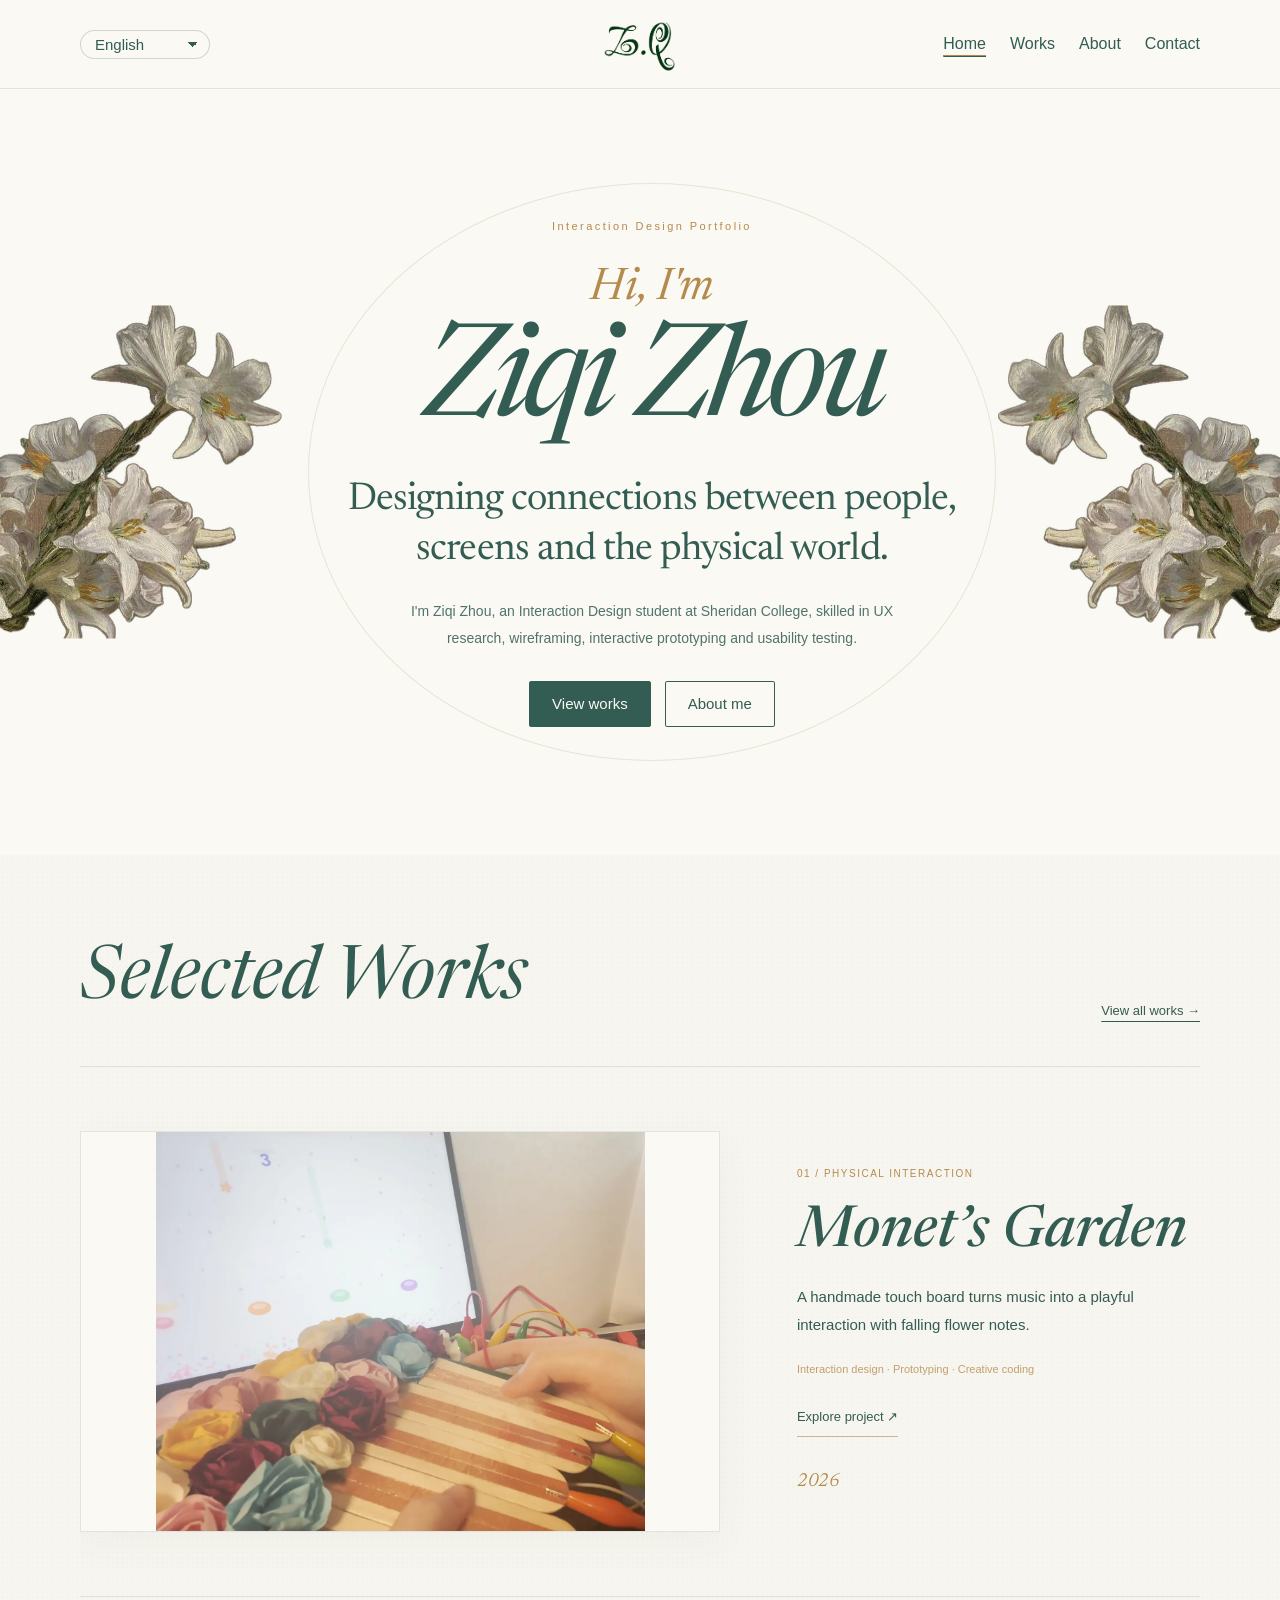
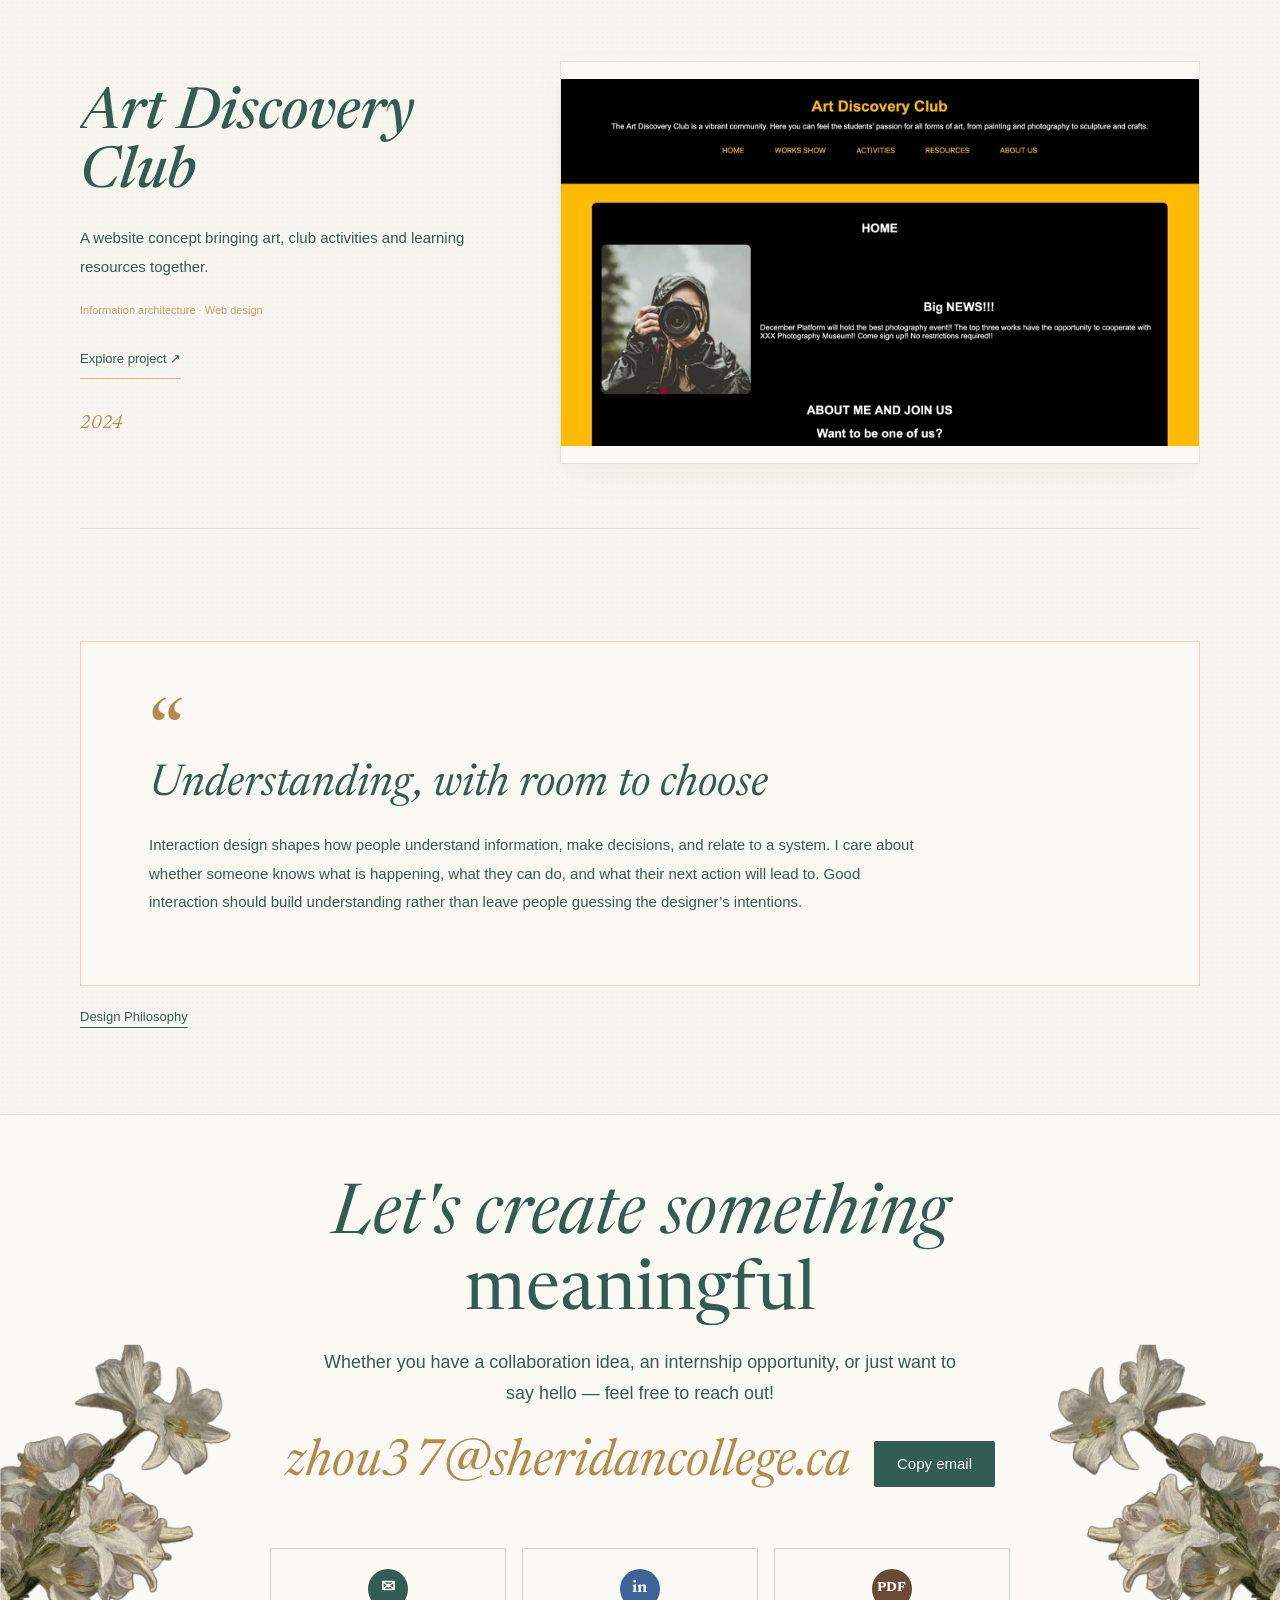
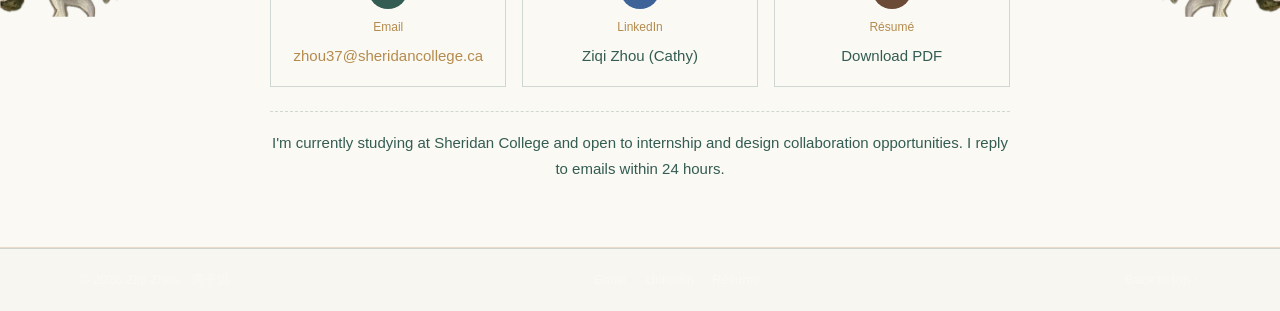
==== commit efd5ab47: "Sync approved artistic portfolio with alternating projects and latest green logo" ====
--- a/index.html
+++ b/index.html
@@ -2,17 +2,18 @@
 <meta charset="utf-8">
 <meta name="viewport" content="width=device-width, initial-scale=1, viewport-fit=cover">
 <title>Ziqi Zhou · Cathy · Portfolio</title>
-<link rel="icon" href="favicon-zq-v4.ico" sizes="any">
-<link rel="icon" type="image/png" sizes="32x32" href="favicon-zq-32-v4.png">
-<link rel="apple-touch-icon" sizes="180x180" href="favicon-zq-180-v4.png">
+<link rel="icon" href="logo-green.ico?v=20261020-green" sizes="any">
+<link rel="icon" type="image/png" sizes="32x32" href="logo-green-32.png?v=20261020-green">
+<link rel="apple-touch-icon" sizes="180x180" href="logo-green-180.png?v=20261020-green">
 <meta name="description" content="Ziqi Zhou (Cathy) · Interaction Design · Sheridan College">
 <link rel="preconnect" href="https://fonts.googleapis.com">
 <link rel="preconnect" href="https://fonts.gstatic.com" crossorigin="">
 <link rel="stylesheet" href="https://fonts.googleapis.com/css2?family=IM+Fell+English:ital@0;1&amp;family=Newsreader:ital,opsz,wght@0,6..72,200..800;1,6..72,200..800&amp;family=Noto+Serif+SC:wght@400;600;700&amp;display=swap">
-<link rel="stylesheet" href="css/style.css?v=20261019-course-metadata">
-<link rel="stylesheet" href="css/refinement.css?v=20261019-course-metadata">
-<link rel="stylesheet" href="css/reference-layout.css?v=20261019-course-metadata">
-<link rel="stylesheet" href="css/professional.css?v=20261019-course-metadata">
+<link rel="stylesheet" href="css/style.css?v=20261020-restored-artful">
+<link rel="stylesheet" href="css/refinement.css?v=20261020-restored-artful">
+<link rel="stylesheet" href="css/reference-layout.css?v=20261020-restored-artful">
+<link rel="stylesheet" href="css/professional.css?v=20261020-restored-artful">
+<link rel="stylesheet" href="css/artful.css?v=20261020-restored-artful">
 </head>
 <body>
 
@@ -20,7 +21,7 @@
 
 <header class="nav">
   <div class="wrap nav__inner">
-    <a class="nav__mark" href="#home" id="monogram" aria-label="Cathy — Home"><img class="brand-logo" src="images/cathy-zq-logo-v3.png" alt="Z.Q — Cathy"></a>
+    <a class="nav__mark" href="#home" id="monogram" aria-label="Cathy — Home"><img class="brand-logo" src="images/logo-green.png?v=20261020-green" alt="Z.Q — Cathy"></a>
     <nav class="nav__links" aria-label="Main">
       <a href="#home" data-page="home" data-i18n="navHome">Home</a>
       <a href="#works" data-page="works" data-i18n="navWorks">Works</a>
@@ -279,12 +280,12 @@
   <iframe id="pdfFullFrame" title="PDF"></iframe>
 </div>
 
-<script src="js/data.js?v=20261019-course-metadata"></script>
-<script src="js/vdc-data.js?v=20261019-course-metadata"></script>
-<script src="js/flora.js?v=20261019-course-metadata"></script>
-<script src="js/diagrams.js?v=20261019-course-metadata"></script>
-<script src="js/art-data.js?v=20261019-course-metadata"></script>
-<script src="js/main.js?v=20261019-course-metadata"></script>
+<script src="js/data.js?v=20261020-restored-artful"></script>
+<script src="js/vdc-data.js?v=20261020-restored-artful"></script>
+<script src="js/flora.js?v=20261020-restored-artful"></script>
+<script src="js/diagrams.js?v=20261020-restored-artful"></script>
+<script src="js/art-data.js?v=20261020-restored-artful"></script>
+<script src="js/main.js?v=20261020-restored-artful"></script>
 
 <script src="js/portrait-gallery.js?v=2"></script>
 </body></html>
--- a/css/professional.css
+++ b/css/professional.css
@@ -206,3 +206,32 @@
 
 .card-year { display:block; width:100%; text-align:left; color:#B58B4D; font-size:13px; letter-spacing:.04em; padding-top:18px; margin-top:auto; }
 .course-head>.eyebrow,.module-section>.eyebrow { text-transform:none; letter-spacing:.05em; line-height:1.6; }
+#homeGrid.works {display:grid;grid-template-columns:minmax(0,1fr)!important;gap:0!important}
+#homeGrid.works .tile {position:relative;display:grid;grid-template-columns:minmax(0,1.35fr) minmax(0,.85fr);align-items:center;gap:clamp(32px,6vw,80px);padding:56px 0;border-top:1px solid var(--line-soft);transition:transform .4s ease}
+#homeGrid.works .tile:last-child {border-bottom:1px solid var(--line-soft)}
+#homeGrid .tile__media {width:100%;aspect-ratio:16/10!important;overflow:hidden;margin:0;transition:border-color .4s,box-shadow .4s}
+#homeGrid .tile__media img {transition:transform .85s cubic-bezier(.22,1,.36,1)}
+#homeGrid .tile__cap {min-width:0;display:flex;flex-direction:column;padding:24px 0;gap:16px}
+#homeGrid .tile__title {font-size:clamp(34px,4vw,56px);line-height:1.08;margin:0}
+#homeGrid .tile__intro {font-size:16px;line-height:1.8;margin:0}
+#homeGrid .project-kicker {font-size:11px;letter-spacing:.12em}
+#homeGrid .project-tags {font-size:12px;line-height:1.7;margin:0}
+#homeGrid .project-read {align-self:flex-start;display:inline-block;margin-top:8px;padding-bottom:5px;border-bottom:1px solid var(--gold);transition:transform .4s,color .4s}
+#homeGrid .card-year {padding-top:8px;margin-top:0}
+#homeGrid .tile:nth-child(even) {grid-template-columns:minmax(0,.85fr) minmax(0,1.35fr)}
+#homeGrid .tile:nth-child(even) .tile__media {grid-column:2;grid-row:1}
+#homeGrid .tile:nth-child(even) .tile__cap {grid-column:1;grid-row:1}
+#homeGrid .tile__link:focus-visible {outline:2px solid #B58B4D;outline-offset:8px}
+@media(hover:hover) and (pointer:fine) and (prefers-reduced-motion:no-preference) {
+ #homeGrid.works .tile:hover {transform:translateY(-5px)}
+ #homeGrid .tile:hover .tile__media {border-color:#B58B4D;box-shadow:0 12px 28px rgba(51,92,82,.1)}
+ #homeGrid .tile:hover .tile__media img {transform:scale(1.035)}
+ #homeGrid .tile:hover .project-read {transform:translateX(5px);color:#B58B4D}
+}
+@media(max-width:750px) {
+ #homeGrid.works .tile,#homeGrid.works .tile:nth-child(even) {grid-template-columns:minmax(0,1fr);gap:0;padding:32px 0}
+ #homeGrid .tile:nth-child(even) .tile__media,#homeGrid .tile:nth-child(even) .tile__cap {grid-column:auto;grid-row:auto}
+ #homeGrid .tile__cap {padding:24px 0 8px}
+ #homeGrid .tile__title {font-size:36px}
+}
+@media(prefers-reduced-motion:reduce) {#homeGrid .tile,#homeGrid .tile__media,#homeGrid .tile__media img,#homeGrid .project-read {transition:none!important;animation:none!important}}
--- a/css/artful.css
+++ b/css/artful.css
@@ -0,0 +1,73 @@
+:root {--art-gold:#B58B4D;--art-green:#335C52;--art-paper:#FAF9F4}
+body {background-color:#f7f5ef;background-image:radial-gradient(rgba(51,92,82,.045) .6px,transparent .6px);background-size:5px 5px}
+.nav {background:rgba(250,249,244,.95);backdrop-filter:blur(14px)}
+.nav__links a {position:relative}
+.nav__links a::after {content:"";position:absolute;bottom:2px;left:0;right:0;height:1px;background:var(--art-gold);transform:scaleX(0);transform-origin:left;transition:transform .3s}
+.nav__links a:hover::after,.nav__links a[aria-current="page"]::after {transform:scaleX(1)}
+.page[data-page="home"] .hero {position:relative;overflow:hidden;background-image:radial-gradient(ellipse at center,rgba(181,139,77,.07),transparent 65%)}
+.page[data-page="home"] .hero .wrap.hero__grid {padding-block:clamp(80px,10vw,150px)}
+.page[data-page="home"] .hero .hero-copy::before {content:"";position:absolute;inset:-34px -18px;border:1px solid rgba(181,139,77,.2);border-radius:50%;pointer-events:none;z-index:-1}
+.page[data-page="home"] .hero .eyebrow {letter-spacing:.22em;font-size:11px;margin-bottom:28px}
+.page[data-page="home"] .hero .hero__name {gap:6px}
+.page[data-page="home"] .hero .hero__name .hero-greeting {font-size:clamp(30px,3.5vw,46px);font-style:italic;color:var(--art-gold)}
+.page[data-page="home"] .hero .hero__name .hero-person-name {font-size:clamp(68px,10vw,140px);font-weight:400;font-style:italic;letter-spacing:-.055em;line-height:1.02}
+.page[data-page="home"] .hero .hero__tagline {font-family:var(--f-display);font-size:clamp(25px,3vw,39px);line-height:1.3;margin-top:26px}
+.page[data-page="home"] .hero .hero__intro {font-size:14px;line-height:1.9;max-width:520px;opacity:.85}
+.hero__cta {gap:14px}
+.btn {border-radius:2px;transition:background .25s,color .25s,transform .25s}
+.btn:hover {transform:translateY(-2px)}
+.section__title {font-style:italic;font-weight:400;line-height:1.1}
+.page[data-page="home"] section[aria-labelledby="homeWorksTitle"] {padding-block:86px 48px}
+.page[data-page="home"] .section__head {align-items:end;margin-bottom:44px}
+#homeWorksTitle {font-size:clamp(44px,6vw,74px);letter-spacing:-.045em}
+.more-link {font-size:13px;text-decoration-thickness:1px;text-underline-offset:6px}
+#homeGrid.works .tile {padding:64px 0;gap:clamp(36px,6vw,86px)}
+#homeGrid .tile__media {position:relative;border:1px solid rgba(51,92,82,.13);background:var(--art-paper);padding:14px;box-shadow:0 12px 35px rgba(51,92,82,.045)}
+#homeGrid .tile__media img {object-fit:contain;background:var(--art-paper)}
+#homeGrid .tile__title {font-style:italic;font-size:clamp(40px,4.5vw,64px);letter-spacing:-.04em;line-height:1.04}
+#homeGrid .tile__cap {gap:20px}
+#homeGrid .project-kicker {letter-spacing:.15em;font-size:10px;line-height:1.8}
+#homeGrid .tile__intro {font-size:15px;line-height:1.9;max-width:35em}
+#homeGrid .project-tags {font-size:11px;opacity:.8}
+#homeGrid .card-year {font-family:var(--f-display);font-style:italic;font-size:19px}
+#homeGrid .project-read {border-bottom-color:rgba(181,139,77,.6);font-size:13px;padding-bottom:7px}
+.home-philosophy {position:relative;padding:64px 0 84px}
+.home-philosophy .paper-box {position:relative;border:1px solid rgba(181,139,77,.3);padding:clamp(32px,6vw,68px);background:rgba(250,249,244,.8)}
+.home-philosophy .paper-box::before {content:"“";display:block;font-family:var(--f-display);font-size:88px;line-height:.7;color:var(--art-gold);height:48px}
+.home-philosophy .paper-box h3 {font-style:italic;font-size:clamp(30px,3.5vw,44px);line-height:1.25}
+.home-philosophy .paper-box p {max-width:780px;line-height:1.9;font-size:15px}
+.home-philosophy>.wrap>.more-link {display:inline-block;margin-top:20px}
+.page-head h1 {font-family:var(--f-display);font-style:italic;font-weight:400;letter-spacing:-.04em;font-size:clamp(52px,7vw,88px);line-height:1.1}
+.page[data-page="works"] .page-head {padding-block:54px}
+.page[data-page="about"] .about-intro-head {padding-block:70px}
+.about-intro-copy .about__p {max-width:39em}
+.about-photo-controls button {border-radius:50%;border-color:rgba(51,92,82,.4)}
+.paper-box.philosophy__body {border-top:1px solid rgba(181,139,77,.35)}
+.principles>li {border-color:rgba(181,139,77,.25)}
+#worksGrid .tile__title {font-style:italic;font-size:clamp(28px,3vw,40px)}
+#worksGrid .tile__media {padding:10px;border-color:rgba(181,139,77,.24)}
+.course-head h1 {font-style:italic;font-weight:400}
+.module-section {border-top:1px solid rgba(181,139,77,.28);background:rgba(250,249,244,.9)}
+.module-section h2 {font-style:italic}
+.contact .letter__title {font-style:italic;font-size:clamp(44px,5.4vw,76px);line-height:1.1;font-weight:400}
+.contact .letter__email {text-underline-offset:7px;text-decoration-thickness:1px}
+.contact-cards {border-color:rgba(181,139,77,.3)}
+.footer {border-top:1px solid rgba(181,139,77,.25);font-size:12px}
+@media(max-width:750px) {
+ .page[data-page="home"] .hero .wrap.hero__grid {padding-block:84px 96px}
+ .page[data-page="home"] .hero .hero-copy::before {inset:-25px 0;border-radius:46%}
+ .page[data-page="home"] .hero .hero__name .hero-person-name {font-size:clamp(62px,13vw,96px)}
+ .page[data-page="home"] .hero .hero__intro {max-width:85%;font-size:14px}
+ #homeGrid.works .tile {padding:38px 0;gap:0}
+ #homeGrid .tile__media {padding:9px}
+ #homeGrid .tile__title {font-size:42px}
+ .page[data-page="home"] section[aria-labelledby="homeWorksTitle"] {padding-top:52px}
+ .page[data-page="home"] .section__head {align-items:start;gap:20px}
+ .home-philosophy {padding:40px 0 56px}
+ .contact .letter__title {font-size:clamp(32px,7vw,48px)}
+}
+@media(prefers-reduced-motion:reduce) {.btn,.nav__links a::after {transition:none!important}.btn:hover {transform:none}}
+@media(prefers-reduced-motion:no-preference) {
+ .hero-copy {animation:art-intro 1s cubic-bezier(.22,1,.36,1) both}
+ @keyframes art-intro {from{opacity:0;transform:translateY(18px)}to{opacity:1;transform:translateY(0)}}
+}
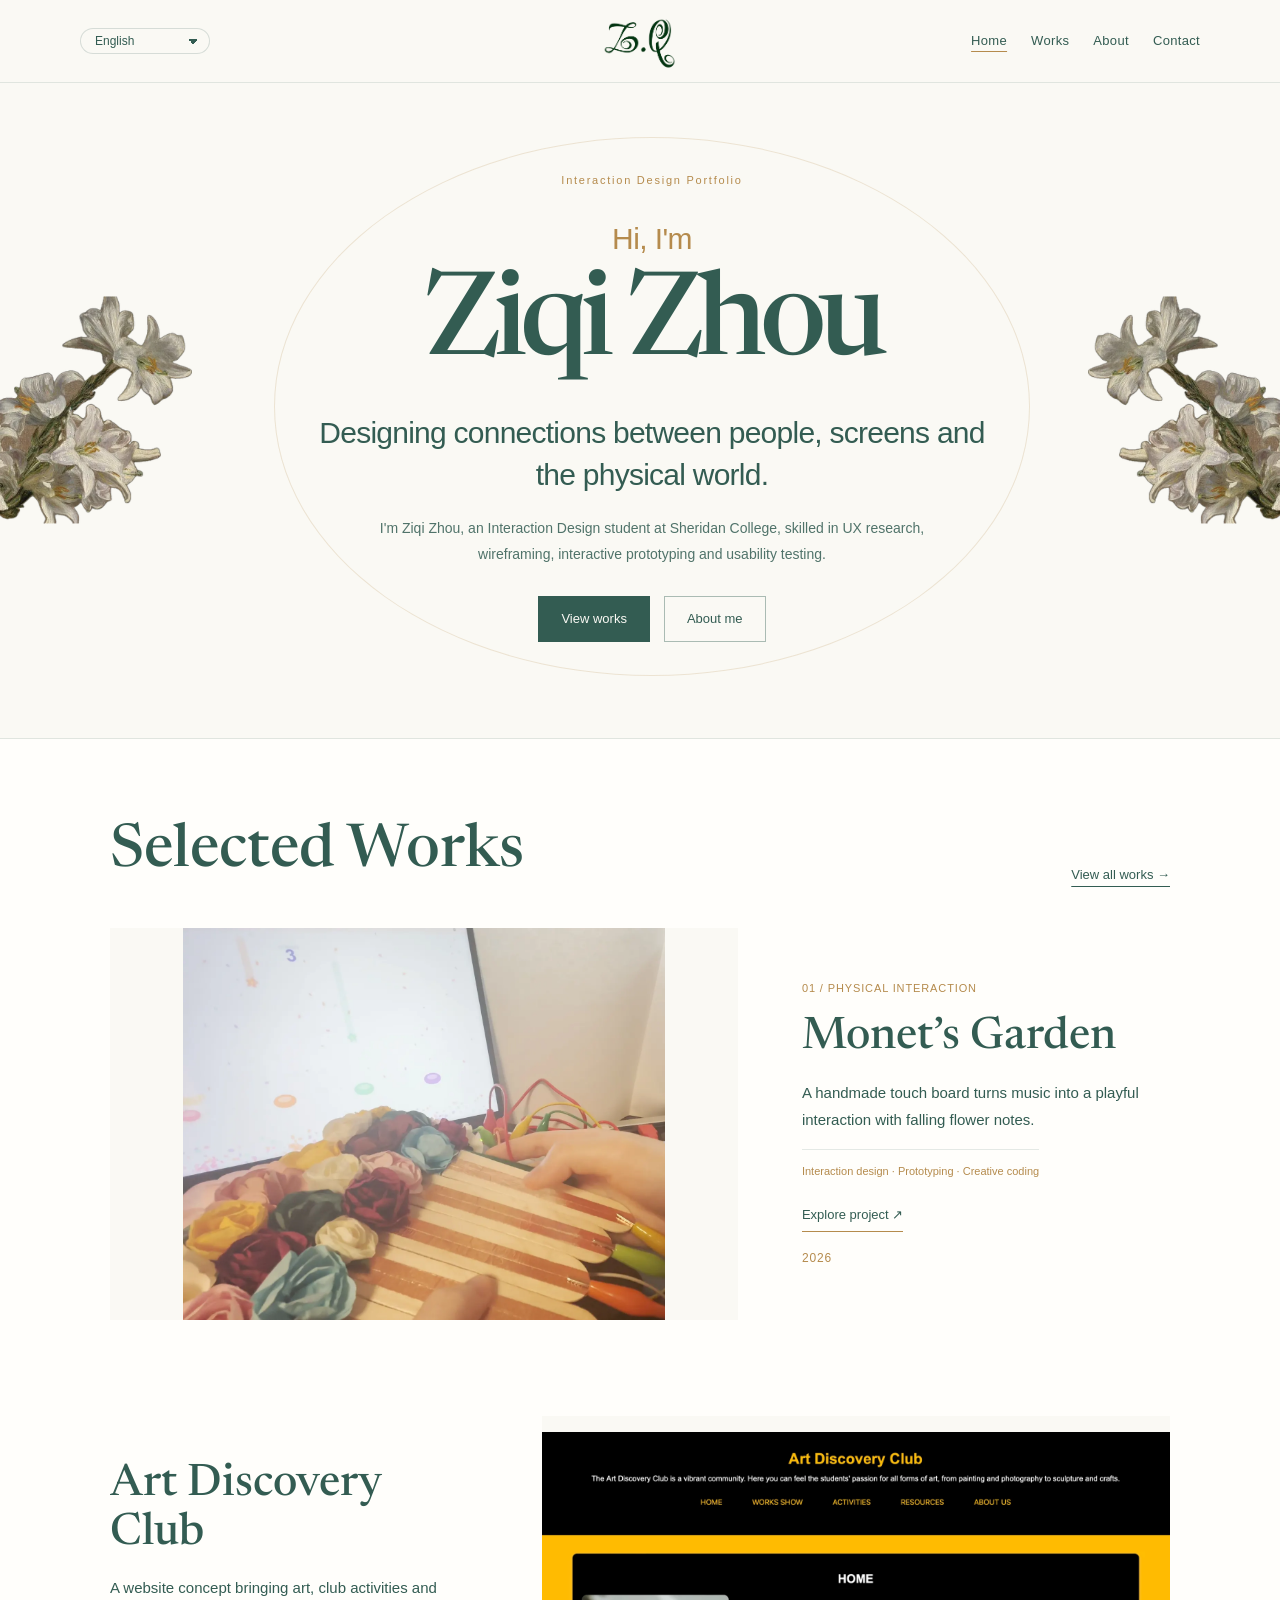
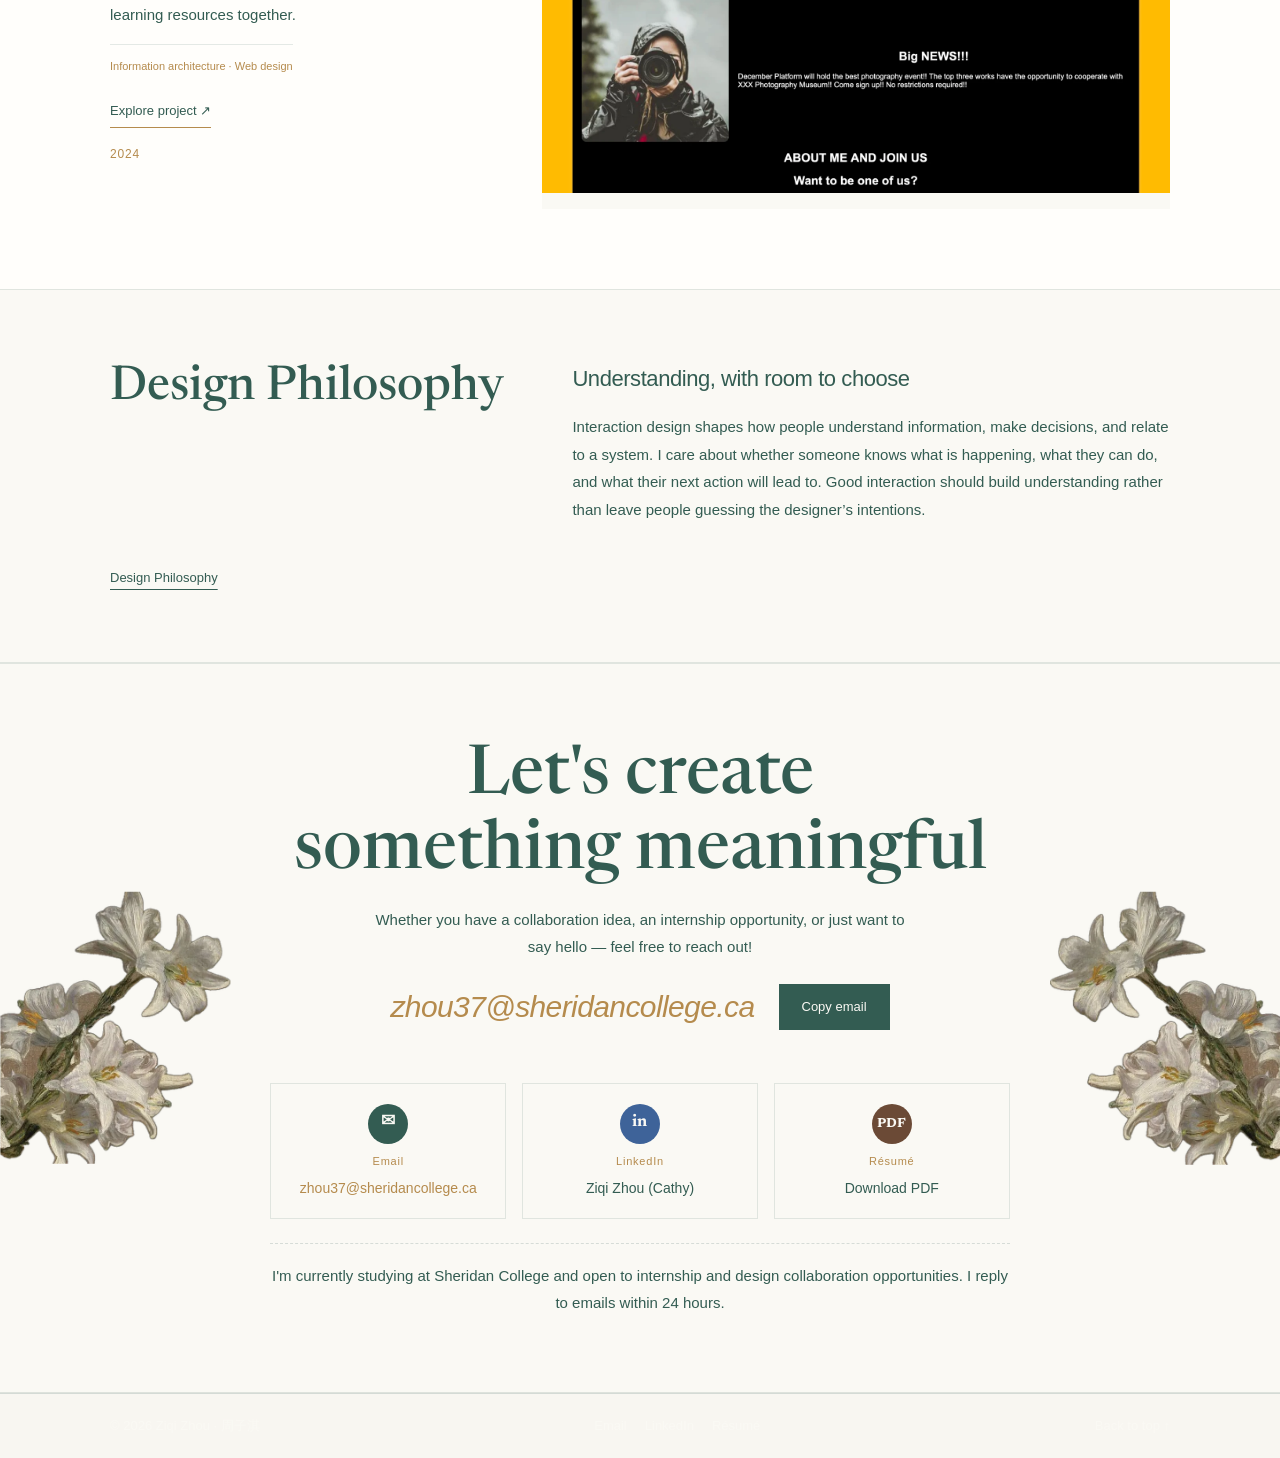
==== commit 22147da5: "Sync approved portfolio layout with restored About philosophy and hero oval" ====
--- a/index.html
+++ b/index.html
@@ -13,7 +13,7 @@
 <link rel="stylesheet" href="css/refinement.css?v=20261020-restored-artful">
 <link rel="stylesheet" href="css/reference-layout.css?v=20261020-restored-artful">
 <link rel="stylesheet" href="css/professional.css?v=20261020-restored-artful">
-<link rel="stylesheet" href="css/artful.css?v=20261020-restored-artful">
+<link rel="stylesheet" href="css/editorial.css?v=20261020-philosophy-oval">
 </head>
 <body>
 
@@ -285,7 +285,7 @@
 <script src="js/flora.js?v=20261020-restored-artful"></script>
 <script src="js/diagrams.js?v=20261020-restored-artful"></script>
 <script src="js/art-data.js?v=20261020-restored-artful"></script>
-<script src="js/main.js?v=20261020-restored-artful"></script>
+<script src="js/main.js?v=20261020-reference-layout"></script>
 
 <script src="js/portrait-gallery.js?v=2"></script>
 </body></html>
--- a/css/editorial.css
+++ b/css/editorial.css
@@ -0,0 +1,124 @@
+:root {--f-body:Arial,"PingFang SC","Microsoft YaHei",sans-serif;--f-display:"Newsreader",Georgia,"Songti SC",serif;--f-cn:var(--f-body);--f-type:var(--f-body);--f-script:var(--f-display);--editorial-width:1140px;--paper:#FAF9F4;--ink:#335C52;--ink-soft:#335C52;--line:rgba(51,92,82,.18)}
+body {background:#f6f4ee;color:var(--ink);font-family:var(--f-body);font-size:15px;line-height:1.8}
+.wrap {width:100%;max-width:var(--editorial-width);margin-inline:auto}
+h1,h2,h3,.section__title,.tile__title,.letter__title {font-family:var(--f-display);font-style:normal;font-weight:500;letter-spacing:-.035em;line-height:1.12}
+.nav {background:rgba(250,249,244,.97);border-bottom:1px solid var(--line-soft);box-shadow:none}
+.nav__inner {min-height:82px}
+.nav__links a,.lang select,.btn,.type,.eyebrow,.more-link,.card-year,.project-tags {font-family:var(--f-body);font-style:normal}
+.nav__links a {font-size:13px;letter-spacing:.025em;text-underline-offset:7px}
+.nav__links a[aria-current="page"] {text-decoration:underline;text-decoration-color:#B58B4D}
+.lang select {font-size:12px}
+.btn {border-radius:0;font-size:13px;letter-spacing:0;transition:background .25s,color .25s}
+.btn--line {border-color:rgba(51,92,82,.4)}
+.eyebrow {font-size:11px;letter-spacing:.12em;line-height:1.7;font-weight:400}
+.more-link {font-size:13px;line-height:1.6;text-underline-offset:7px}
+.page[data-page="home"] .hero {position:relative;min-height:620px;display:flex;align-items:center;overflow:hidden;border-bottom:1px solid var(--line-soft)}
+.page[data-page="home"] .hero .wrap.hero__grid {max-width:var(--editorial-width);padding-block:88px 96px;width:100%}
+.page[data-page="home"] .hero .hero-copy {max-width:min(720px,calc(100vw - 2*clamp(90px,15vw,215px) - 48px));margin-inline:auto;text-align:center}
+.page[data-page="home"] .hero .eyebrow {font-size:11px;letter-spacing:.16em;margin-bottom:30px}
+.page[data-page="home"] .hero .hero__name {gap:14px}
+.page[data-page="home"] .hero .hero__name .hero-greeting {font-family:var(--f-body);font-size:clamp(22px,2.5vw,30px);font-style:normal;font-weight:400;letter-spacing:-.02em;color:#B58B4D;line-height:1.25}
+.page[data-page="home"] .hero .hero__name .hero-person-name {font-family:var(--f-display);font-size:clamp(72px,9vw,120px);font-style:normal;font-weight:500;letter-spacing:-.06em;line-height:.98;margin:0}
+.page[data-page="home"] .hero .hero__tagline {font-family:var(--f-body);font-style:normal;font-weight:400;font-size:clamp(22px,2.4vw,30px);line-height:1.4;letter-spacing:-.025em;max-width:23em;margin:28px auto 0}
+.page[data-page="home"] .hero .hero__intro {font-size:14px;line-height:1.85;max-width:550px;margin:20px auto 0;opacity:.85}
+.hero__cta {gap:14px;margin-top:28px}
+.hero__decor .deco--lilies-l,.hero__decor .deco--lilies-r {width:clamp(90px,15vw,215px)}
+.section {padding-block:76px}
+.section__head {align-items:end;gap:28px;margin-bottom:42px}
+.section__title {font-size:clamp(34px,4vw,48px)}
+.page[data-page="home"] section[aria-labelledby="homeWorksTitle"] {background:#fffefb;padding-block:80px}
+#homeWorksTitle {font-size:clamp(40px,5vw,60px);max-width:12em}
+#homeGrid.works {display:grid;grid-template-columns:minmax(0,1fr)!important;gap:96px!important}
+#homeGrid.works .tile {display:grid;grid-template-columns:minmax(0,1.45fr) minmax(0,.85fr);gap:clamp(32px,5vw,70px);padding:0;border:0;box-shadow:none;align-items:center}
+#homeGrid.works .tile:last-child {border:0}
+#homeGrid.works .tile:nth-child(even) {grid-template-columns:minmax(0,.85fr) minmax(0,1.45fr)}
+#homeGrid .tile:nth-child(even) .tile__media {grid-column:2;grid-row:1}
+#homeGrid .tile:nth-child(even) .tile__cap {grid-column:1;grid-row:1}
+#homeGrid .tile__media {width:100%;aspect-ratio:16/10!important;position:relative;padding:0;overflow:hidden;border:0;background:#eeeee6;box-shadow:none}
+#homeGrid .tile__media img {width:100%;height:100%;object-fit:contain;transition:transform .8s cubic-bezier(.22,1,.36,1)}
+#homeGrid .tile__cap {display:flex;flex-direction:column;gap:16px;padding:12px 0;min-width:0}
+#homeGrid .project-kicker {margin:0;font-size:11px;line-height:1.7;letter-spacing:.08em;color:#B58B4D}
+#homeGrid .tile__title {font-size:clamp(32px,3.5vw,46px);line-height:1.1;margin:0;font-style:normal}
+#homeGrid .tile__intro {font-family:var(--f-body);font-size:15px;line-height:1.8;margin:0;max-width:34em}
+#homeGrid .project-tags {font-size:11px;line-height:1.75;margin:0;padding-top:12px;border-top:1px solid var(--line-soft);color:#B58B4D}
+#homeGrid .project-read {display:inline-block;align-self:start;font-family:var(--f-body);font-size:13px;margin-top:6px;padding-bottom:5px;border-bottom:1px solid #B58B4D;transition:transform .3s}
+#homeGrid .card-year {font-size:12px;letter-spacing:.07em;padding-top:0;margin-top:0}
+#homeGrid .tile__link:focus-visible {outline:2px solid #B58B4D;outline-offset:6px}
+.home-philosophy {padding-block:72px;background:#FAF9F4;border-top:1px solid var(--line-soft);border-bottom:1px solid var(--line-soft)}
+.home-philosophy .paper-box {display:grid;grid-template-columns:minmax(0,.8fr) minmax(0,1.2fr);gap:clamp(30px,5vw,70px);padding:0;border:0;background:transparent;box-shadow:none}
+.home-philosophy .paper-box h2 {font-size:clamp(34px,4vw,48px);margin:0}
+.home-philosophy-copy p {font-size:15px;line-height:1.85;margin:0 0 18px;max-width:40em}
+.home-philosophy-copy .home-philosophy-lead {font-size:22px;line-height:1.5;letter-spacing:-.02em}
+.home-philosophy>.wrap>.more-link {display:inline-block;margin-top:26px}
+.page-head {background:#FAF9F4;border-bottom:1px solid var(--line-soft)}
+.page[data-page="works"] .page-head {padding-block:64px}
+.page-head h1 {font-size:clamp(44px,6vw,72px);font-weight:500;margin-bottom:22px}
+.page-head__lead {font-size:16px;line-height:1.8;max-width:660px}
+.page[data-page="about"] .about-intro-head {padding-block:64px}
+.page[data-page="about"] .page-head__card.about-intro-layout {grid-template-columns:minmax(0,1.2fr) minmax(240px,.8fr);gap:clamp(36px,7vw,90px)}
+.page[data-page="about"] .about-intro-copy .about__p {font-size:15px;line-height:1.85}
+.about-photo-gallery {max-width:330px}
+.about-photo-controls button {border-radius:50%;border-color:rgba(51,92,82,.4)}
+.ledger {padding:32px;background:#FAF9F4;border-top:1px solid var(--line-soft)}
+#worksGrid.works {gap:32px!important;row-gap:52px!important}
+#worksGrid .tile__media {padding:0;border:0;background:#eeeee6}
+#worksGrid .tile__title {font-size:32px;font-style:normal}
+#worksGrid .tile__intro {font-size:14px;line-height:1.8}
+.course-head {padding-block:56px 36px}
+.course-head h1 {font-size:clamp(40px,5.5vw,68px);font-weight:500}
+.course-head>p:not(.eyebrow) {font-size:15px;line-height:1.8}
+.course-layout {gap:44px}
+.module-section {padding:32px!important;background:#FAF9F4;border-top:1px solid var(--line-soft)}
+.module-section h2 {font-size:32px}
+.module-section h3 {font-size:25px}
+.module-section p {font-size:15px;line-height:1.85}
+.contact {padding-block:76px!important}
+.contact .letter__title {font-size:clamp(42px,5.5vw,68px);font-style:normal;font-weight:500;line-height:1.1}
+.contact .letter__sub {font-size:15px;line-height:1.8;max-width:36em}
+.contact .letter__email {font-family:var(--f-body);font-size:clamp(20px,2.4vw,30px);letter-spacing:-.02em;text-underline-offset:7px}
+.contact-card {border-color:var(--line-soft);background:transparent}
+.contact-card__label {font-family:var(--f-body);font-size:11px;letter-spacing:.07em}
+.contact-card__value {font-family:var(--f-body);font-size:14px}
+.footer {border-top:1px solid var(--line-soft);font-size:12px}
+@media(hover:hover) and (pointer:fine) and (prefers-reduced-motion:no-preference) {
+ #homeGrid.works .tile:hover {transform:none}
+ #homeGrid .tile:hover .tile__media {box-shadow:none}
+ #homeGrid .tile:hover .tile__media img {transform:scale(1.04)}
+ #homeGrid .tile:hover .project-read {transform:translateX(5px)}
+}
+@media(max-width:900px) {
+ .page[data-page="about"] .page-head__card.about-intro-layout {grid-template-columns:minmax(0,1fr)}
+ .about-photo-gallery {max-width:310px}
+}
+@media(max-width:750px) {
+ .wrap {padding-inline:24px}
+ .nav__inner {min-height:100px}
+ .page[data-page="home"] .hero {min-height:560px}
+ .page[data-page="home"] .hero .wrap.hero__grid {padding-block:64px 90px}
+ .page[data-page="home"] .hero .hero-copy {max-width:100%}
+ .page[data-page="home"] .hero .hero__name .hero-person-name {font-size:clamp(64px,13vw,88px)}
+ .page[data-page="home"] .hero .hero__tagline {font-size:23px}
+ .page[data-page="home"] .hero .hero__intro {max-width:90%}
+ .hero__decor .deco--lilies-l,.hero__decor .deco--lilies-r {width:80px}
+ .section,.page[data-page="home"] section[aria-labelledby="homeWorksTitle"] {padding-block:48px}
+ .section__head {align-items:start;gap:20px;margin-bottom:30px}
+ #homeGrid.works {gap:52px!important}
+ #homeGrid.works .tile,#homeGrid.works .tile:nth-child(even) {grid-template-columns:minmax(0,1fr);gap:0}
+ #homeGrid .tile:nth-child(even) .tile__media,#homeGrid .tile:nth-child(even) .tile__cap {grid-column:auto;grid-row:auto}
+ #homeGrid .tile__cap {padding-top:24px;gap:14px}
+ #homeGrid .tile__title {font-size:36px}
+ .home-philosophy .paper-box {grid-template-columns:minmax(0,1fr);gap:24px}
+ .home-philosophy {padding-block:48px}
+ .page[data-page="works"] .page-head,.page[data-page="about"] .about-intro-head {padding-block:44px}
+ .module-section {padding:24px!important}
+ .course-layout {gap:24px}
+ .contact {padding-block:52px!important}
+ .contact .letter__title {font-size:clamp(32px,7vw,46px)}
+ .contact .letter__email {font-size:clamp(16px,4vw,22px);overflow-wrap:anywhere}
+}
+@media(prefers-reduced-motion:reduce) {#homeGrid .tile__media img,#homeGrid .project-read {transition:none!important}}
+.page[data-page="home"] .hero .hero-copy::before {content:"";position:absolute;inset:-34px -18px;border:1px solid rgba(181,139,77,.2);border-radius:50%;pointer-events:none;z-index:-1}
+#philosophyTitle {font-style:italic;font-size:clamp(32px,4vw,46px);font-weight:400}
+@media(max-width:750px) {
+ .page[data-page="home"] .hero .hero-copy::before {inset:-25px 0;border-radius:46%}
+}
